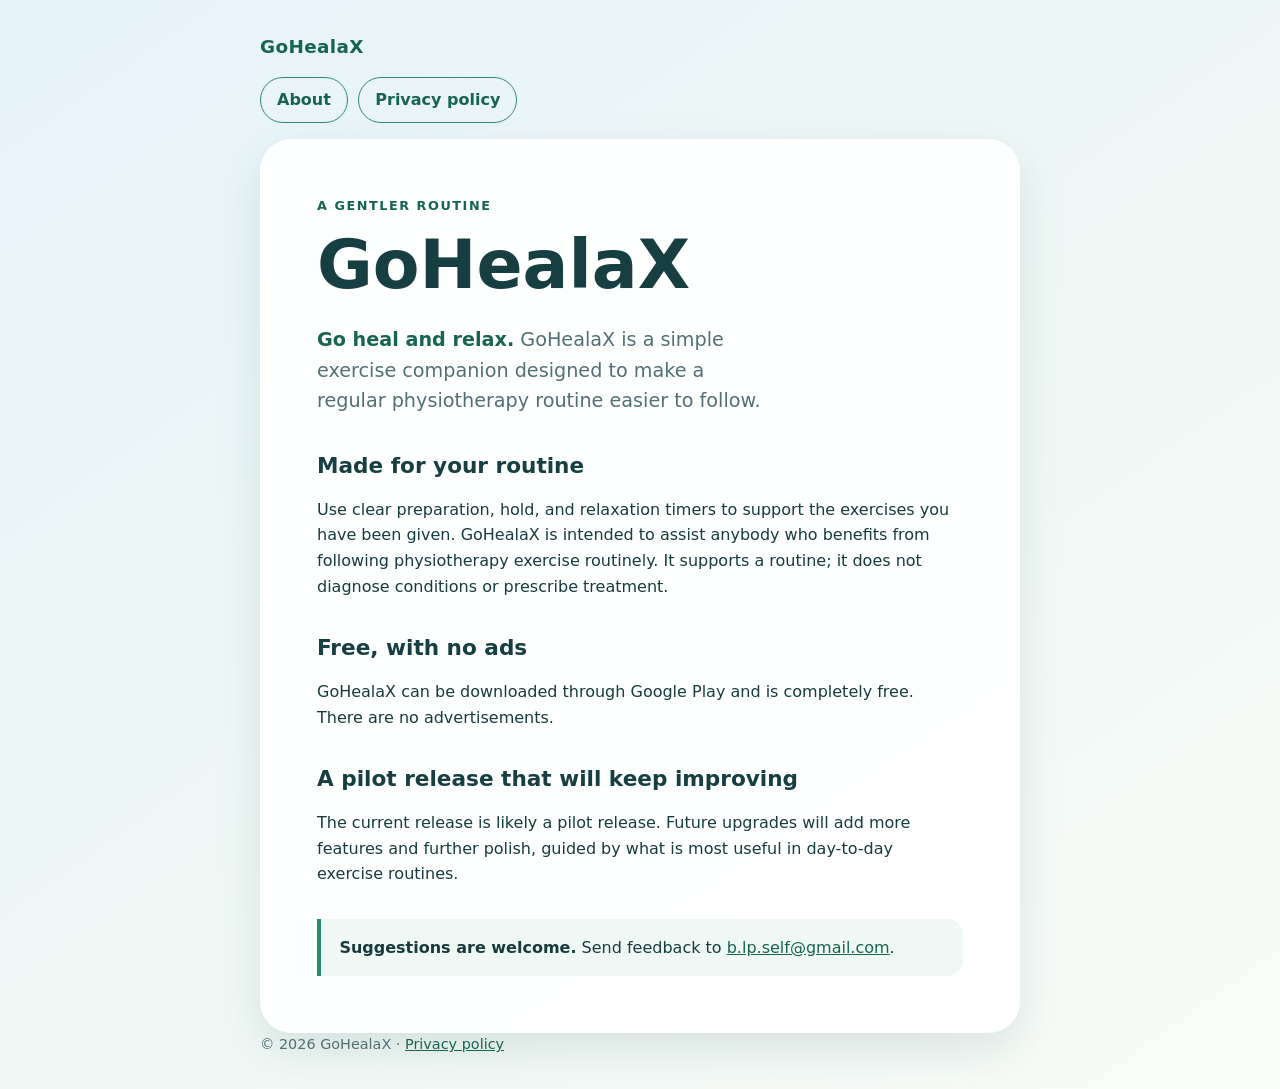
==== site/index.html @ 776094ef "chore: move shared artifacts to canonical monorepo locations Pure moves (git mv) so history follows " ====
<!doctype html>
<html lang="en">
<head>
  <meta charset="utf-8">
  <meta http-equiv="refresh" content="0; url=About.html">
  <link rel="canonical" href="https://gohealax.com/About.html">
  <title>GoHealaX</title>
  <script>window.location.replace("About.html");</script>
</head>
<body>
  <p>Opening <a href="About.html">GoHealaX</a>…</p>
</body>
</html>
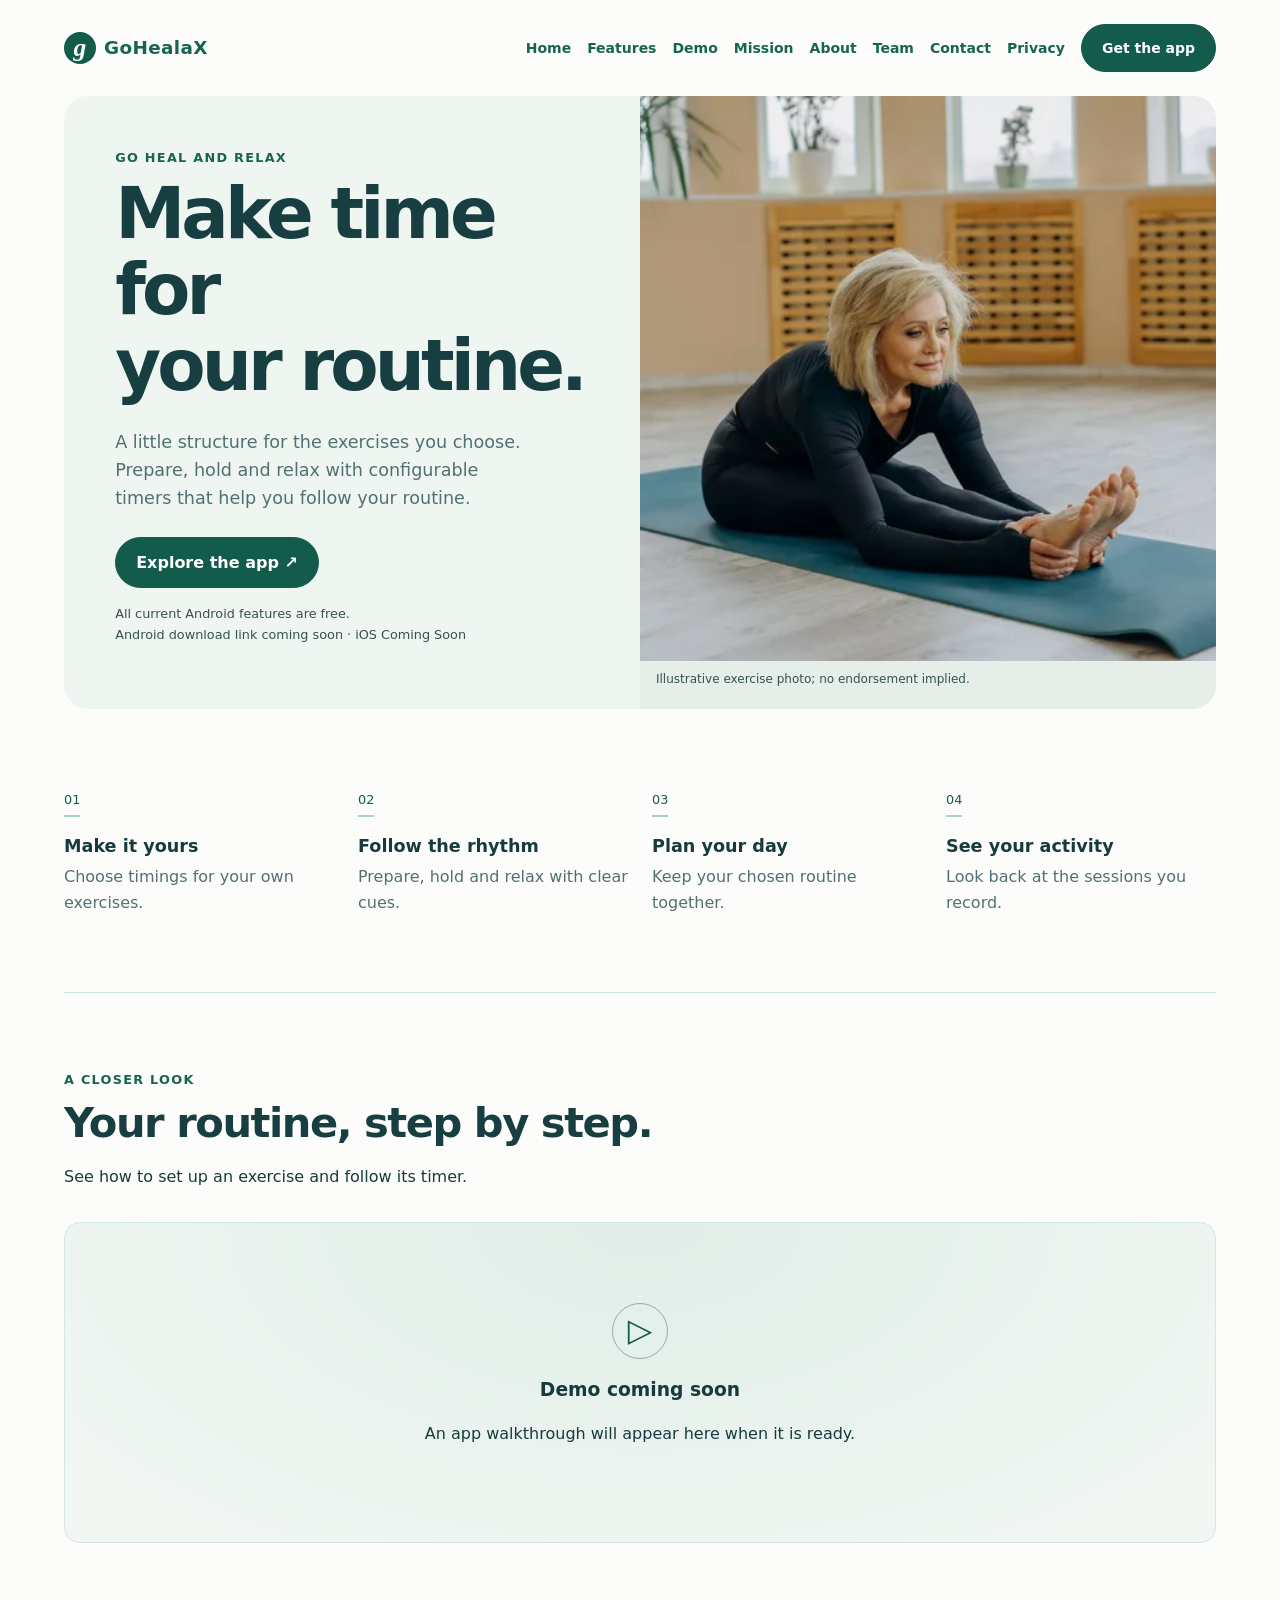
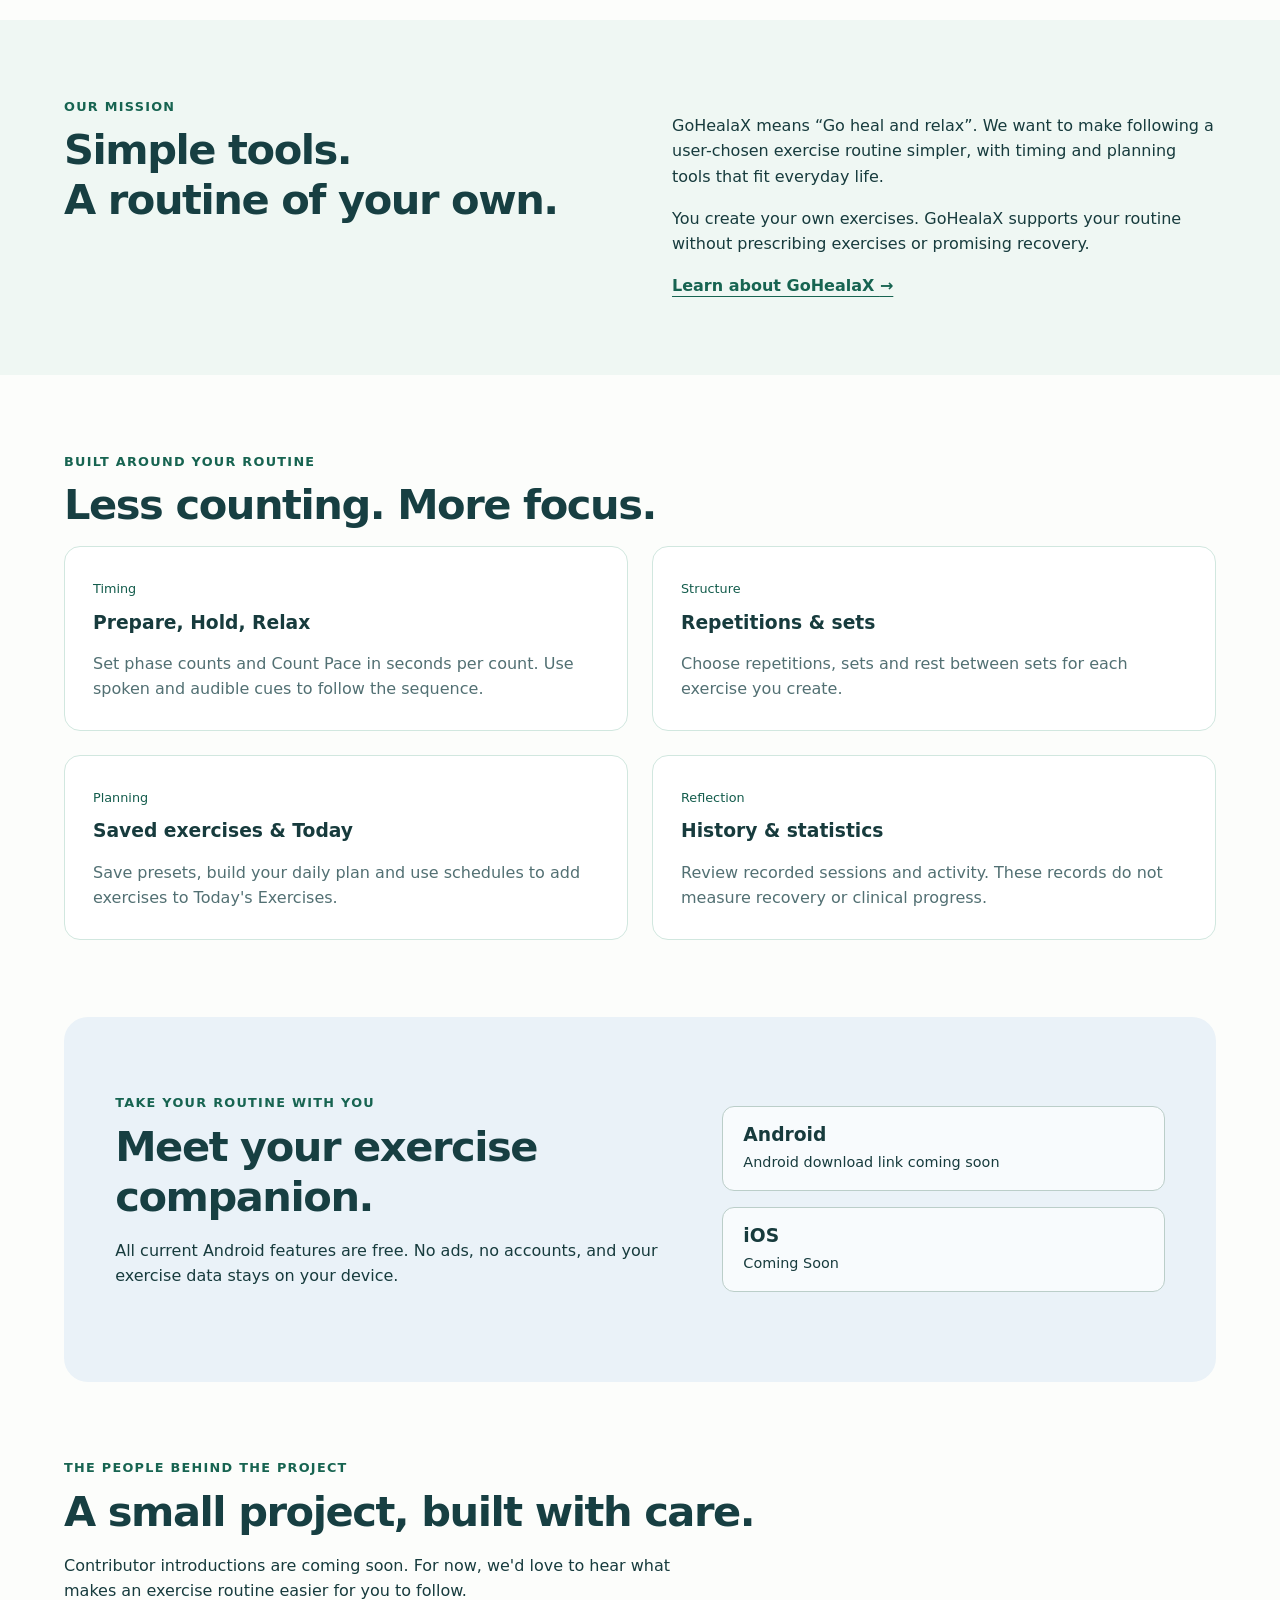
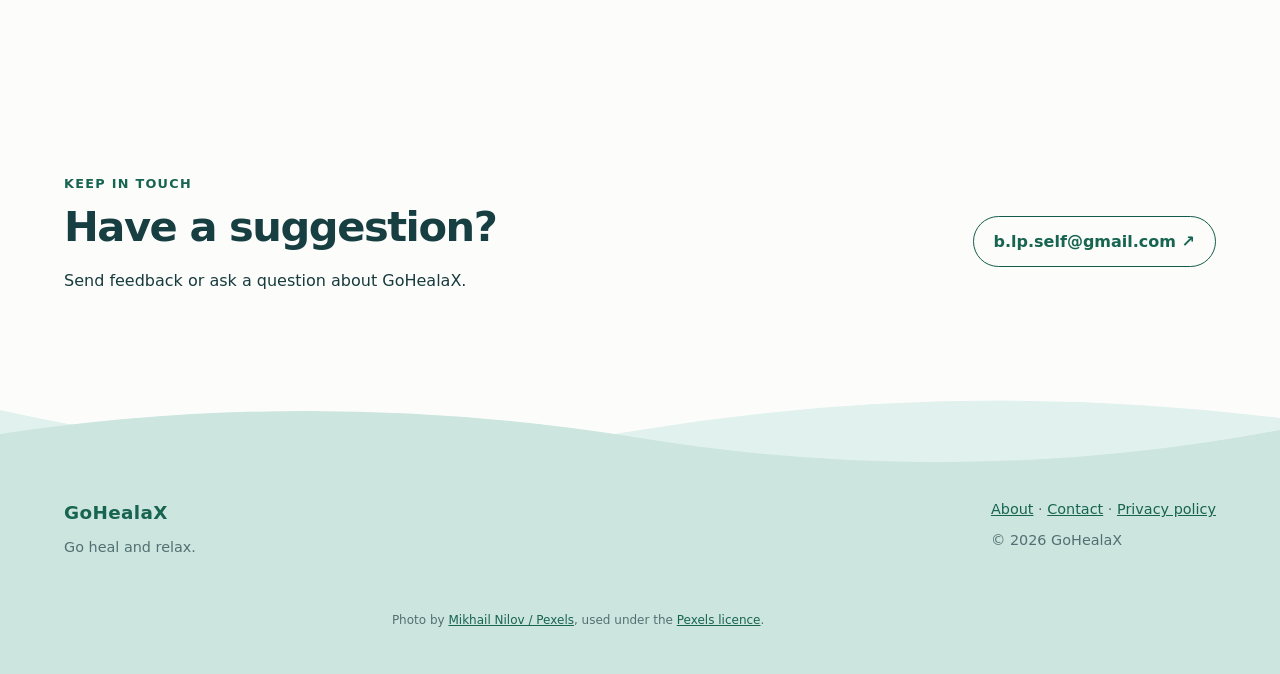
==== commit 146b6fce: "feat(web): implement WEB-02 responsive landing layout Add licensed self-hosted hero imagery, require" ====
--- a/site/index.html
+++ b/site/index.html
@@ -2,12 +2,90 @@
 <html lang="en">
 <head>
   <meta charset="utf-8">
-  <meta http-equiv="refresh" content="0; url=About.html">
-  <link rel="canonical" href="https://gohealax.com/About.html">
-  <title>GoHealaX</title>
-  <script>window.location.replace("About.html");</script>
+  <meta name="viewport" content="width=device-width, initial-scale=1">
+  <meta name="description" content="GoHealaX supports your exercise routine with configurable timers, saved exercises and daily planning. All current Android features are free.">
+  <title>GoHealaX — Make time for your routine</title>
+  <link rel="canonical" href="https://gohealax.com/">
+  <link rel="stylesheet" href="site.css">
 </head>
-<body>
-  <p>Opening <a href="About.html">GoHealaX</a>…</p>
+<body class="landing">
+  <a class="skip-link" href="#main">Skip to content</a>
+  <header class="container site-header">
+    <a class="brand" href="index.html#home"><span class="brand-mark" aria-hidden="true">g</span> GoHealaX</a>
+    <nav aria-label="Site navigation">
+      <a href="index.html#home">Home</a>
+      <a href="index.html#features">Features</a>
+      <a href="index.html#demo">Demo</a>
+      <a href="index.html#mission">Mission</a>
+      <a href="About.html">About</a>
+      <a href="index.html#team">Team</a>
+      <a href="index.html#contact">Contact</a>
+      <a href="privacy-policy.html">Privacy</a>
+      <a class="button primary" href="index.html#download">Get the app</a>
+    </nav>
+  </header>
+  <main id="main">
+    <section id="home" class="hero container" aria-labelledby="hero-title">
+      <div class="hero-copy">
+        <p class="eyebrow">Go heal and relax</p>
+        <h1 id="hero-title">Make time for<br>your routine.</h1>
+        <p class="lead">A little structure for the exercises you choose. Prepare, hold and relax with configurable timers that help you follow your routine.</p>
+        <a class="button primary" href="index.html#download">Explore the app <span aria-hidden="true">↗</span></a>
+        <p class="availability">All current Android features are free.<br>Android download link coming soon · iOS Coming Soon</p>
+      </div>
+      <figure class="hero-photo">
+        <picture>
+          <img src="assets/hero-800.webp" srcset="assets/hero-480.webp 480w, assets/hero-800.webp 800w, assets/hero-1200.webp 1200w" sizes="(min-width: 64rem) 35rem, (min-width: 48rem) 48vw, calc(100vw - 2rem)" width="800" height="1200" loading="eager" fetchpriority="high" alt="A woman stretching on a teal exercise mat in a bright room.">
+        </picture>
+        <figcaption>Illustrative exercise photo; no endorsement implied.</figcaption>
+      </figure>
+    </section>
+    <section id="benefits" class="container section benefits" aria-labelledby="benefits-title">
+      <h2 id="benefits-title" class="visually-hidden">Support for your everyday routine</h2>
+      <div class="benefit-grid">
+        <div><span class="step" aria-hidden="true">01</span><h3>Make it yours</h3><p>Choose timings for your own exercises.</p></div>
+        <div><span class="step" aria-hidden="true">02</span><h3>Follow the rhythm</h3><p>Prepare, hold and relax with clear cues.</p></div>
+        <div><span class="step" aria-hidden="true">03</span><h3>Plan your day</h3><p>Keep your chosen routine together.</p></div>
+        <div><span class="step" aria-hidden="true">04</span><h3>See your activity</h3><p>Look back at the sessions you record.</p></div>
+      </div>
+    </section>
+    <section id="demo" class="container section" aria-labelledby="demo-title">
+      <p class="eyebrow">A closer look</p>
+      <h2 id="demo-title">Your routine, step by step.</h2>
+      <p>See how to set up an exercise and follow its timer.</p>
+      <div class="demo-placeholder"><span class="demo-symbol" aria-hidden="true">▷</span><h3>Demo coming soon</h3><p>An app walkthrough will appear here when it is ready.</p></div>
+    </section>
+    <section id="mission" class="mission section" aria-labelledby="mission-title">
+      <div class="container mission-grid"><div><p class="eyebrow">Our mission</p><h2 id="mission-title">Simple tools.<br>A routine of your own.</h2></div><div><p>GoHealaX means “Go heal and relax”. We want to make following a user-chosen exercise routine simpler, with timing and planning tools that fit everyday life.</p><p>You create your own exercises. GoHealaX supports your routine without prescribing exercises or promising recovery.</p><a class="text-link" href="About.html">Learn about GoHealaX <span aria-hidden="true">→</span></a></div></div>
+    </section>
+    <section id="features" class="container section" aria-labelledby="features-title">
+      <p class="eyebrow">Built around your routine</p><h2 id="features-title">Less counting. More focus.</h2>
+      <div class="feature-grid">
+        <article class="feature"><span class="feature-label">Timing</span><h3>Prepare, Hold, Relax</h3><p>Set phase counts and Count Pace in seconds per count. Use spoken and audible cues to follow the sequence.</p></article>
+        <article class="feature"><span class="feature-label">Structure</span><h3>Repetitions &amp; sets</h3><p>Choose repetitions, sets and rest between sets for each exercise you create.</p></article>
+        <article class="feature"><span class="feature-label">Planning</span><h3>Saved exercises &amp; Today</h3><p>Save presets, build your daily plan and use schedules to add exercises to Today's Exercises.</p></article>
+        <article class="feature"><span class="feature-label">Reflection</span><h3>History &amp; statistics</h3><p>Review recorded sessions and activity. These records do not measure recovery or clinical progress.</p></article>
+      </div>
+    </section>
+    <section id="download" class="container section download" aria-labelledby="download-title">
+      <div><p class="eyebrow">Take your routine with you</p><h2 id="download-title">Meet your exercise companion.</h2><p>All current Android features are free. No ads, no accounts, and your exercise data stays on your device.</p></div>
+      <div class="platforms"><div class="platform"><h3>Android</h3><p>Android download link coming soon</p></div><div class="platform"><h3>iOS</h3><p>Coming Soon</p></div></div>
+    </section>
+    <section id="team" class="container section" aria-labelledby="team-title">
+      <p class="eyebrow">The people behind the project</p><h2 id="team-title">A small project, built with care.</h2>
+      <!-- Contributor edits: replace this placeholder only with owner-supplied, reviewed names and details. -->
+      <p>Contributor introductions are coming soon. For now, we'd love to hear what makes an exercise routine easier for you to follow.</p>
+    </section>
+    <section id="contact" class="container section contact" aria-labelledby="contact-title">
+      <div><p class="eyebrow">Keep in touch</p><h2 id="contact-title">Have a suggestion?</h2><p>Send feedback or ask a question about GoHealaX.</p></div>
+      <a class="button" href="mailto:b.lp.self@gmail.com">b.lp.self@gmail.com <span aria-hidden="true">↗</span></a>
+    </section>
+  </main>
+  <footer class="landing-footer">
+    <svg class="footer-wave" viewBox="0 0 1440 100" preserveAspectRatio="none" aria-hidden="true" focusable="false"><path fill="#e1f1ed" d="M0 30 Q360 120 720 55 T1440 40 V100 H0Z"/><path fill="#cce5de" d="M0 60 Q360 0 720 65 T1440 55 V100 H0Z"/></svg>
+    <div class="container footer-content"><div><a class="brand" href="index.html#home">GoHealaX</a><p>Go heal and relax.</p></div><div><a href="About.html">About</a> · <a href="index.html#contact">Contact</a> · <a href="privacy-policy.html">Privacy policy</a><p>© 2026 GoHealaX</p></div></div>
+    <!-- Social edits: add links only after real destinations are supplied and verified. -->
+    <p class="container photo-credit">Photo by <a href="https://www.pexels.com/photo/photo-of-a-woman-stretching-on-a-yoga-mat-7500034/">Mikhail Nilov / Pexels</a>, used under the <a href="https://www.pexels.com/license/">Pexels licence</a>.</p>
+  </footer>
 </body>
 </html>
--- a/site/site.css
+++ b/site/site.css
@@ -0,0 +1,160 @@
+:root {
+  color-scheme: light;
+  --ink: #173b3d;
+  --muted: #527073;
+  --surface: #ffffff;
+  --mist: #eff8f5;
+  --sky: #e6f3fa;
+  --leaf: #2b8c72;
+  --leaf-dark: #176451;
+  --line: #d1e7df;
+}
+
+* { box-sizing: border-box; }
+
+body {
+  min-width: 320px;
+  margin: 0;
+  color: var(--ink);
+  background: linear-gradient(145deg, var(--sky), var(--mist) 55%, #f9fcf8);
+  font-family: system-ui, -apple-system, BlinkMacSystemFont, "Segoe UI", sans-serif;
+  line-height: 1.6;
+}
+
+.shell { width: min(100% - 2rem, 760px); margin: 0 auto; }
+
+header { padding: 2rem 0 1rem; }
+
+.brand {
+  color: var(--leaf-dark);
+  font-size: 1.15rem;
+  font-weight: 800;
+  letter-spacing: 0.02em;
+  text-decoration: none;
+}
+
+nav { display: flex; flex-wrap: wrap; gap: 0.65rem; margin-top: 1rem; }
+
+.button {
+  display: inline-block;
+  padding: 0.55rem 1rem;
+  border: 1px solid var(--leaf);
+  border-radius: 999px;
+  color: var(--leaf-dark);
+  font-weight: 700;
+  text-decoration: none;
+}
+
+.button:hover, .button:focus-visible { background: #dff3eb; }
+
+main {
+  margin: 1rem auto 3rem;
+  padding: clamp(1.5rem, 5vw, 3.5rem);
+  border: 1px solid rgba(255, 255, 255, 0.8);
+  border-radius: 2rem;
+  background: rgba(255, 255, 255, 0.93);
+  box-shadow: 0 18px 44px rgba(41, 102, 94, 0.14);
+}
+
+.eyebrow {
+  margin: 0 0 0.5rem;
+  color: var(--leaf-dark);
+  font-size: 0.8rem;
+  font-weight: 800;
+  letter-spacing: 0.12em;
+  text-transform: uppercase;
+}
+
+h1, h2 { color: #173f42; line-height: 1.2; }
+h1 { margin: 0; font-size: clamp(2.25rem, 8vw, 4.25rem); }
+h2 { margin-top: 2.25rem; font-size: 1.35rem; }
+p, li { max-width: 65ch; }
+.lead { max-width: 37ch; color: var(--muted); font-size: 1.2rem; }
+.meaning { color: var(--leaf-dark); font-weight: 750; }
+
+.note {
+  margin-top: 2rem;
+  padding: 1rem 1.15rem;
+  border-left: 4px solid var(--leaf);
+  border-radius: 0 1rem 1rem 0;
+  background: var(--mist);
+}
+
+a { color: var(--leaf-dark); }
+footer { padding-bottom: 2rem; color: var(--muted); font-size: 0.9rem; }
+
+/* WEB-02 landing: tokens and base; scoped to preserve standalone legal pages. */
+.landing { --accent: #135c4c; background: #fcfdfb; overflow-wrap: anywhere; }
+.landing .container { width: min(calc(100% - 2rem), 72rem); margin-inline: auto; }
+.landing a:focus-visible { outline: 3px solid #135c4c; outline-offset: 5px; }
+.landing h2 { margin: 0 0 1rem; font-size: clamp(1.8rem, 4vw, 2.6rem); letter-spacing: -0.035em; }
+.landing h3 { line-height: 1.3; }
+.landing .eyebrow { letter-spacing: 0.1em; }
+.landing .section { padding-block: clamp(2.5rem, 6vw, 5rem); }
+.landing section { scroll-margin-top: 1rem; }
+.visually-hidden, .skip-link:not(:focus) { position: absolute; width: 1px; height: 1px; padding: 0; overflow: hidden; clip-path: inset(50%); white-space: nowrap; }
+.skip-link:focus { position: absolute; z-index: 10; left: 1rem; top: 1rem; padding: 1rem; background: white; }
+
+/* Layout */
+.landing .site-header { padding-block: 1.5rem; display: flex; flex-wrap: wrap; align-items: center; gap: 1rem 2rem; }
+.landing nav { gap: 0.7rem 1rem; align-items: center; margin: 0; }
+.landing nav a { font-size: 0.875rem; text-decoration: none; font-weight: 650; }
+.landing nav a:hover { text-decoration: underline; }
+.landing main { margin: 0; padding: 0; border: 0; border-radius: 0; background: transparent; box-shadow: none; }
+.landing .hero { display: grid; background: #eff5f1; border-radius: 1.5rem; overflow: hidden; }
+.landing .hero-copy { padding: clamp(1.5rem, 4vw, 3.5rem); align-self: center; }
+.landing h1 { font-size: clamp(2.8rem, 5.5vw, 4.7rem); line-height: 1.08; letter-spacing: -0.055em; }
+.landing .lead { font-size: 1.1rem; margin-block: 1.5rem; }
+.landing .hero-photo { margin: 0; min-width: 0; background: #e5eee8; }
+.landing .hero-photo picture { display: block; }
+.landing .hero-photo img { display: block; width: 100%; height: auto; aspect-ratio: 1 / 1; object-fit: cover; object-position: 50% 85%; }
+.landing figcaption { padding: 0.55rem 1rem; font-size: 0.75rem; color: #36524c; }
+.landing .benefit-grid, .landing .feature-grid, .landing .mission-grid { display: grid; gap: 1.5rem; }
+.landing .benefits { border-bottom: 1px solid var(--line); }
+.landing .benefits h3 { margin-bottom: 0.4rem; font-size: 1.1rem; }
+.landing .benefits p { margin: 0; color: var(--muted); }
+.landing .mission { background: #eff7f3; }
+.landing .contact { display: flex; flex-wrap: wrap; gap: 1rem 3rem; align-items: center; justify-content: space-between; }
+
+/* Components */
+.landing .brand { display: inline-flex; align-items: center; gap: 0.5rem; }
+.landing .brand-mark { display: inline-grid; place-items: center; width: 2rem; height: 2rem; border-radius: 50%; background: var(--accent); color: white; font-family: Georgia, serif; font-size: 1.6rem; font-style: italic; line-height: 1; }
+.landing .button { padding: 0.75rem 1.25rem; border-color: var(--accent); }
+.landing .primary { background: var(--accent); color: white; }
+.landing .primary:hover, .landing .primary:focus-visible { background: #0c483b; }
+.landing .availability { font-size: 0.8rem; color: #36524c; margin-top: 1rem; }
+.landing .step { display: inline-block; color: var(--accent); font-size: 0.8rem; border-bottom: 2px solid #a8d2c5; padding-bottom: 0.3rem; }
+.landing .demo-placeholder { margin-top: 2rem; padding: clamp(2rem, 8vw, 5rem) 1.5rem; text-align: center; border: 1px solid var(--line); border-radius: 1rem; background: radial-gradient(ellipse at top, #e0eee8, #f3f7f4); }
+.landing .demo-placeholder p { margin-inline: auto; }
+.landing .demo-symbol { display: inline-grid; place-items: center; width: 3.5rem; height: 3.5rem; font-size: 2rem; border: 1px solid #8eafa4; border-radius: 50%; color: var(--accent); }
+.landing .text-link { font-weight: 700; text-underline-offset: 0.3em; }
+.landing .feature { border: 1px solid var(--line); border-radius: 1rem; padding: 1.75rem; background: white; }
+.landing .feature-label { color: var(--accent); font-size: 0.8rem; }
+.landing .feature h3 { margin-block: 0.6rem; }
+.landing .feature p { margin-bottom: 0; color: var(--muted); }
+.landing .download { padding-inline: clamp(1.5rem, 4vw, 3.5rem); border-radius: 1.5rem; background: #eaf2f8; display: grid; gap: 2rem; }
+.landing .platforms { display: grid; gap: 1rem; }
+.landing .platform { border: 1px solid #bbcec9; border-radius: 0.75rem; padding: 1rem 1.25rem; background: #ffffffb3; }
+.landing .platform h3, .landing .platform p { margin: 0; }
+.landing .platform p { margin-top: 0.25rem; font-size: 0.9rem; }
+.landing-footer { padding: 0 0 2rem; background: #cce5de; }
+.landing .footer-wave { display: block; width: 100%; height: 5rem; background: #fcfdfb; }
+.landing .footer-content { padding-block: 2rem; display: flex; flex-wrap: wrap; justify-content: space-between; gap: 1rem 3rem; }
+.landing .footer-content p { margin-block: 0.5rem; }
+.landing .photo-credit { font-size: 0.75rem; }
+
+/* Responsive overrides: content grows naturally at enlarged text sizes. */
+@media (min-width: 48rem) {
+  .landing .hero { grid-template-columns: 1fr 1fr; }
+  .landing .hero-photo picture { height: calc(100% - 3rem); }
+  .landing .hero-photo img { height: 100%; min-height: 32rem; }
+  .landing .benefit-grid, .landing .feature-grid { grid-template-columns: repeat(2, minmax(0, 1fr)); }
+  .landing .mission-grid { grid-template-columns: 1fr 1fr; gap: 4rem; }
+  .landing .platforms { grid-template-columns: 1fr 1fr; }
+}
+@media (min-width: 64rem) {
+  .landing .site-header { justify-content: space-between; }
+  .landing .benefit-grid { grid-template-columns: repeat(4, minmax(0, 1fr)); }
+  .landing .download { grid-template-columns: 1.3fr 1fr; align-items: center; }
+  .landing .platforms { grid-template-columns: 1fr; }
+}
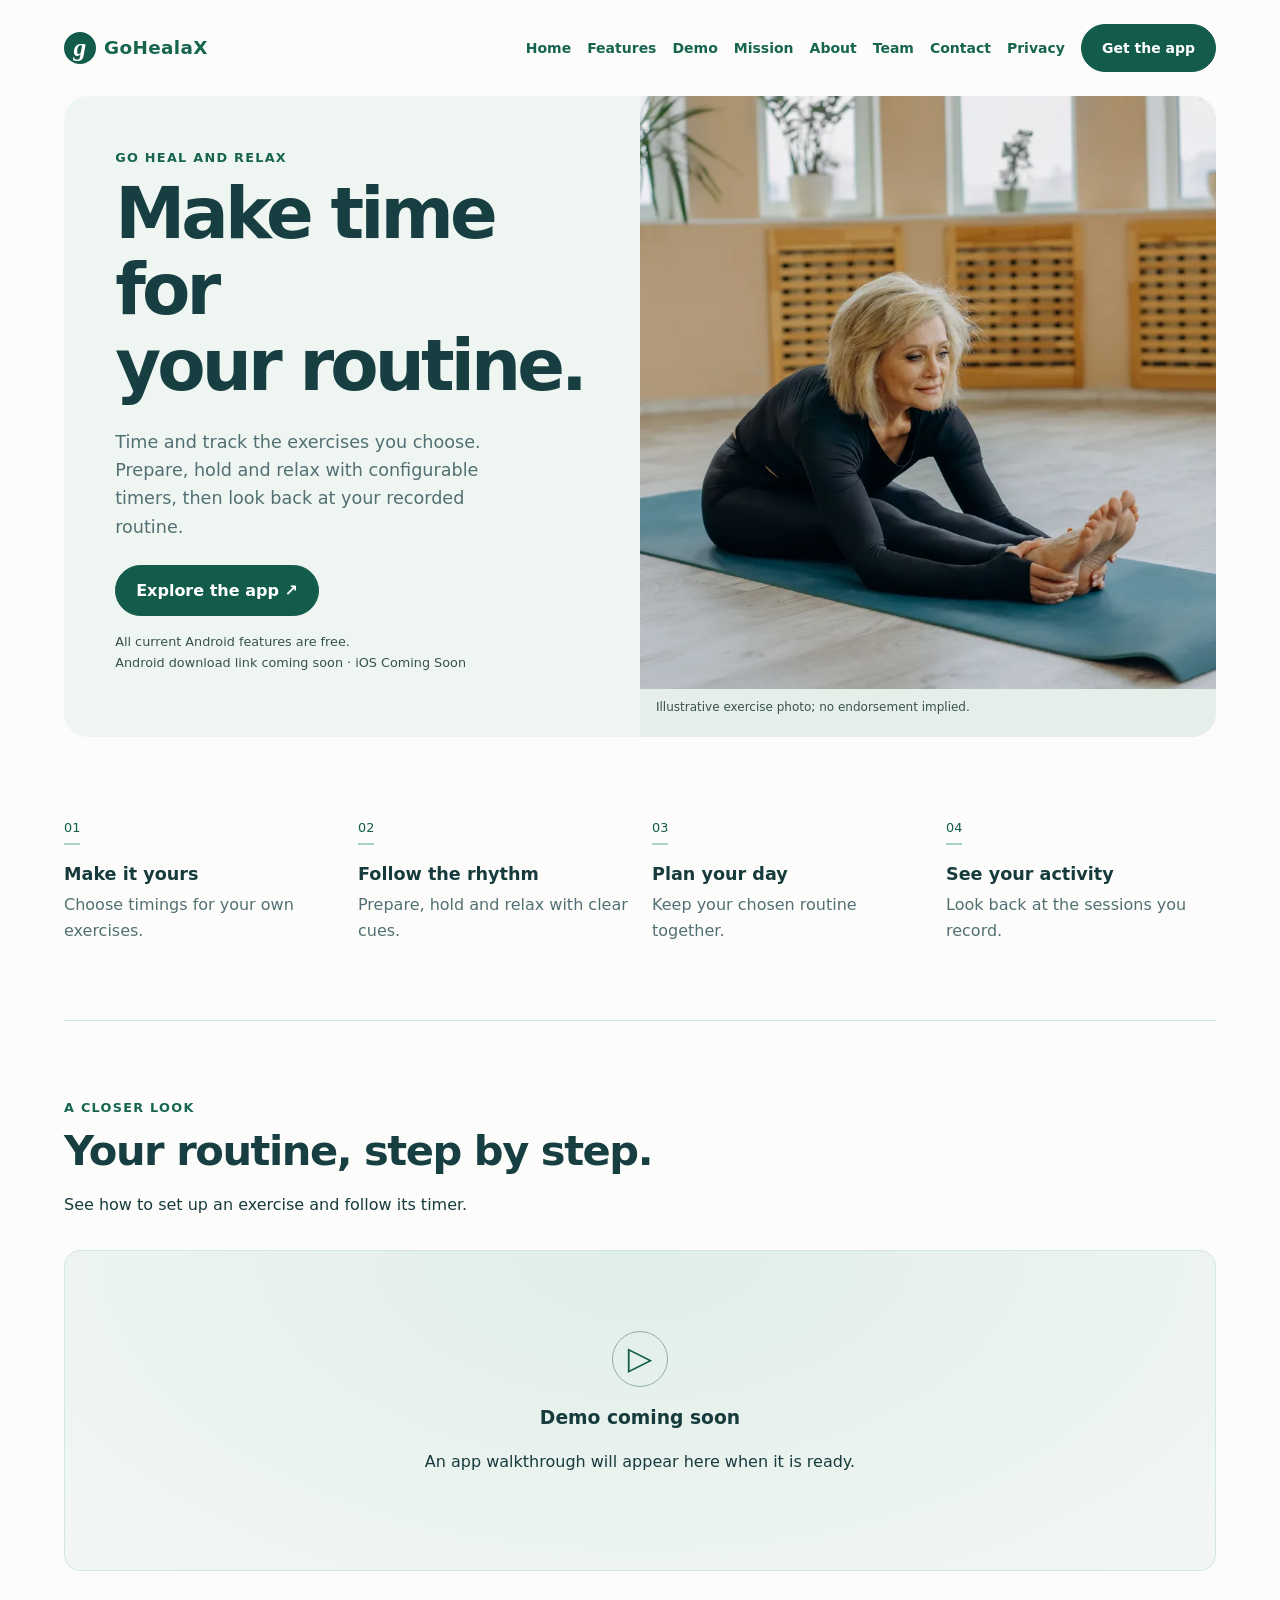
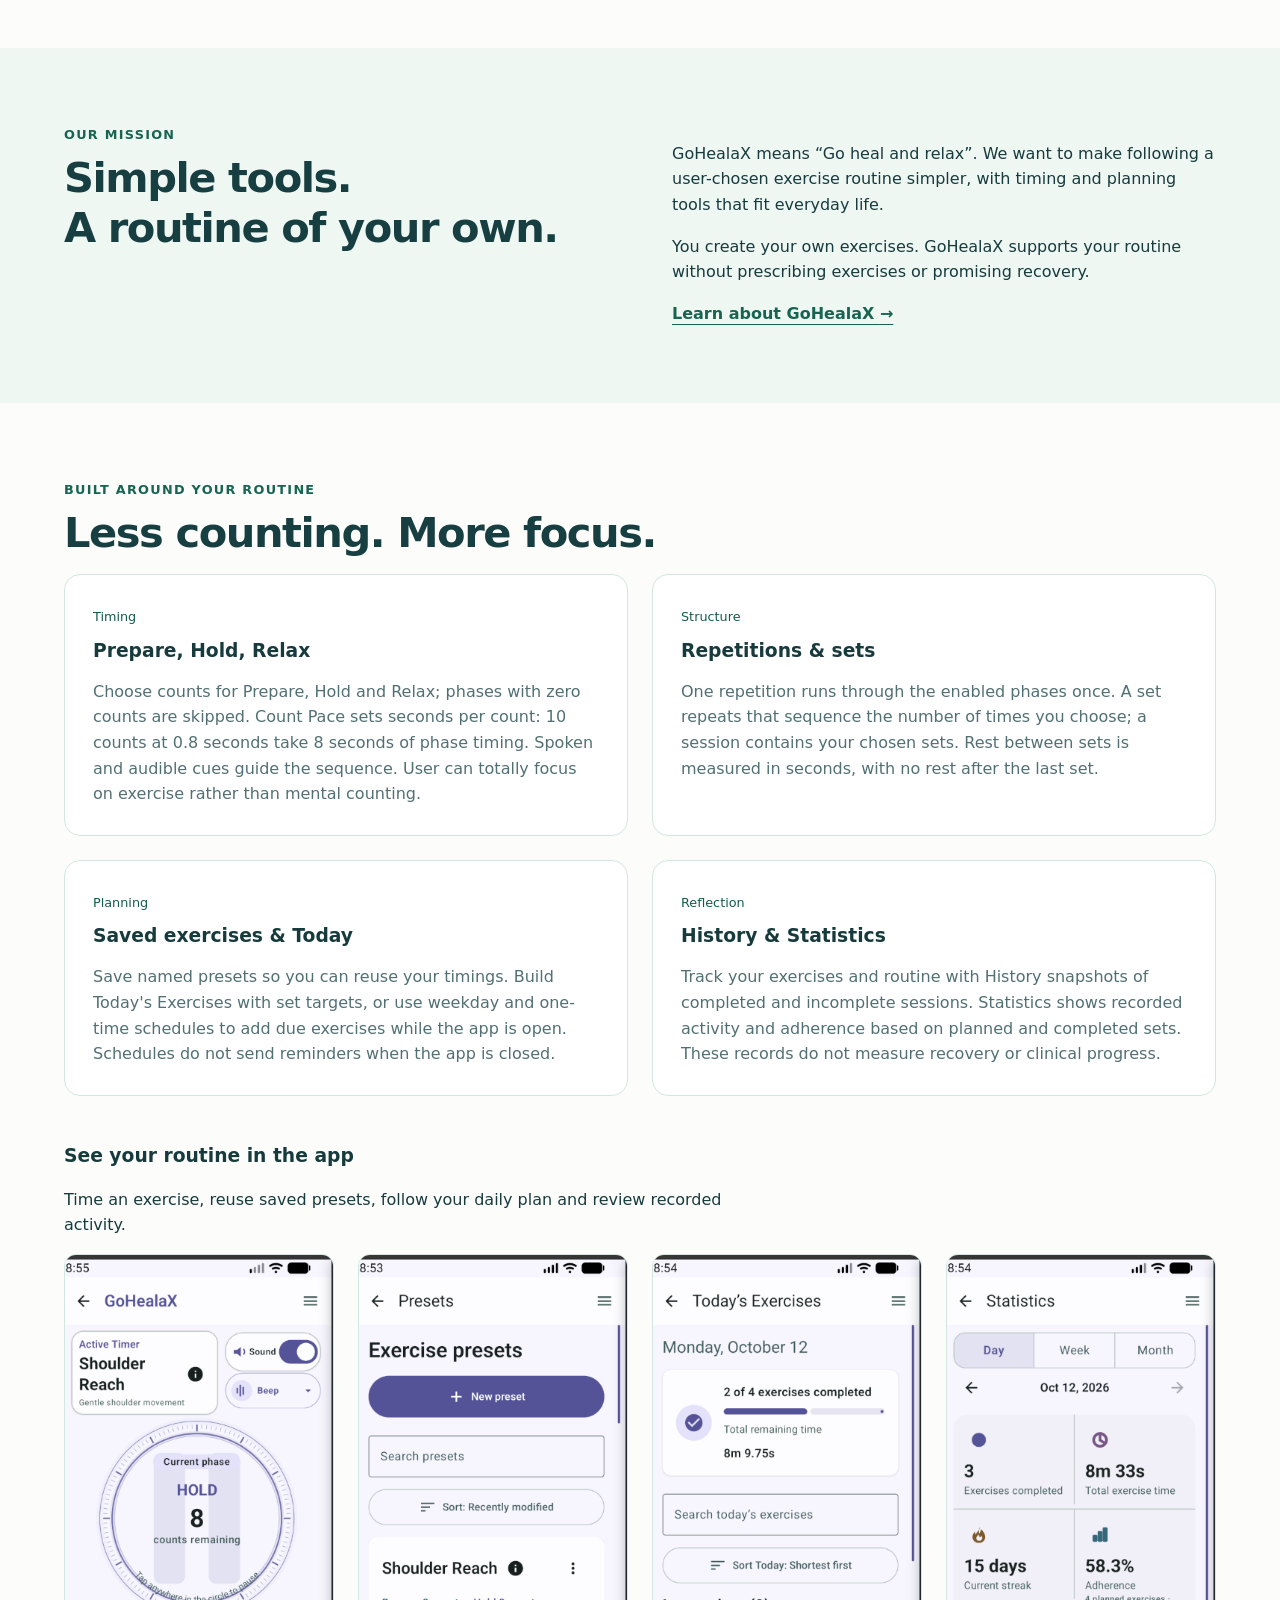
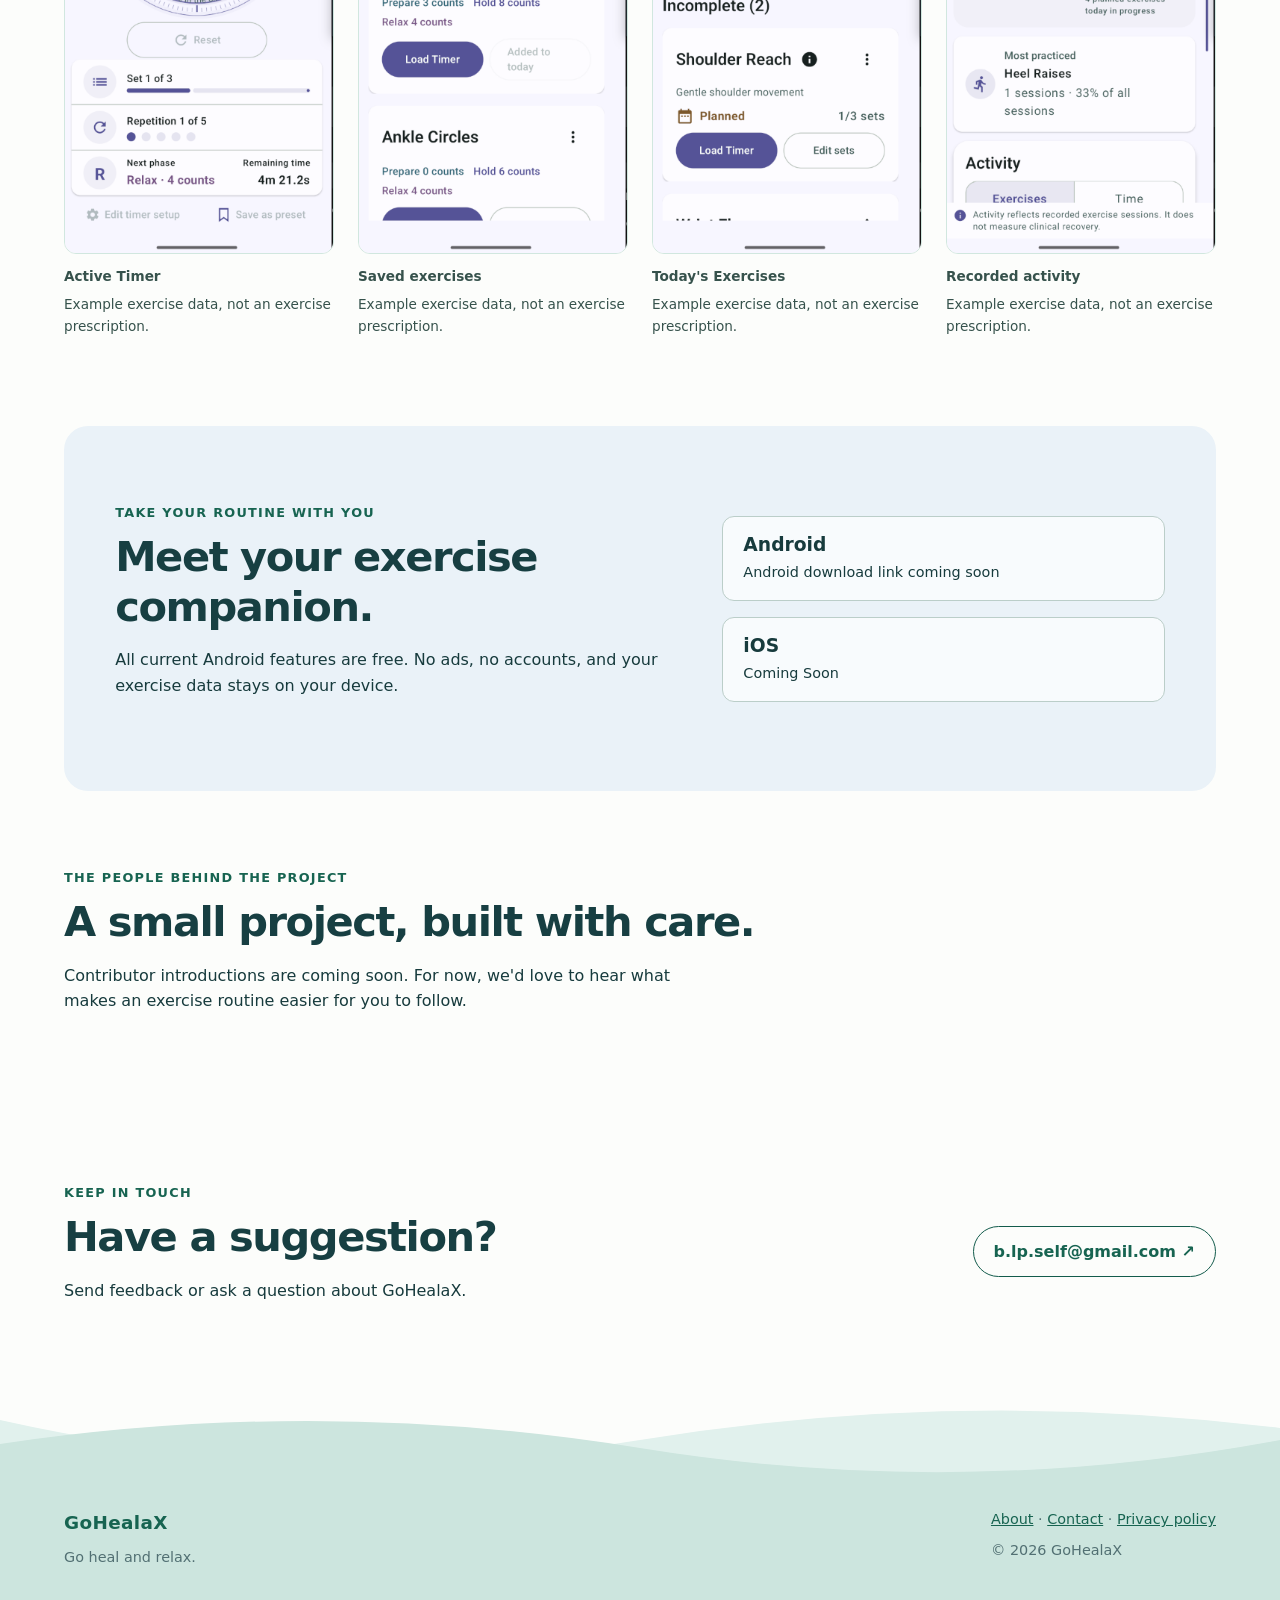
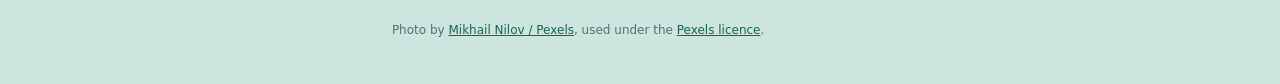
==== commit 83bd25d5: "feat(web): implement WEB-03 content and screenshot gallery - Expand product explanations and About w" ====
--- a/site/index.html
+++ b/site/index.html
@@ -29,7 +29,7 @@
       <div class="hero-copy">
         <p class="eyebrow">Go heal and relax</p>
         <h1 id="hero-title">Make time for<br>your routine.</h1>
-        <p class="lead">A little structure for the exercises you choose. Prepare, hold and relax with configurable timers that help you follow your routine.</p>
+        <p class="lead">Time and track the exercises you choose. Prepare, hold and relax with configurable timers, then look back at your recorded routine.</p>
         <a class="button primary" href="index.html#download">Explore the app <span aria-hidden="true">↗</span></a>
         <p class="availability">All current Android features are free.<br>Android download link coming soon · iOS Coming Soon</p>
       </div>
@@ -61,10 +61,32 @@
     <section id="features" class="container section" aria-labelledby="features-title">
       <p class="eyebrow">Built around your routine</p><h2 id="features-title">Less counting. More focus.</h2>
       <div class="feature-grid">
-        <article class="feature"><span class="feature-label">Timing</span><h3>Prepare, Hold, Relax</h3><p>Set phase counts and Count Pace in seconds per count. Use spoken and audible cues to follow the sequence.</p></article>
-        <article class="feature"><span class="feature-label">Structure</span><h3>Repetitions &amp; sets</h3><p>Choose repetitions, sets and rest between sets for each exercise you create.</p></article>
-        <article class="feature"><span class="feature-label">Planning</span><h3>Saved exercises &amp; Today</h3><p>Save presets, build your daily plan and use schedules to add exercises to Today's Exercises.</p></article>
-        <article class="feature"><span class="feature-label">Reflection</span><h3>History &amp; statistics</h3><p>Review recorded sessions and activity. These records do not measure recovery or clinical progress.</p></article>
+        <article class="feature"><span class="feature-label">Timing</span><h3>Prepare, Hold, Relax</h3><p>Choose counts for Prepare, Hold and Relax; phases with zero counts are skipped. Count Pace sets seconds per count: 10 counts at 0.8 seconds take 8 seconds of phase timing. Spoken and audible cues guide the sequence. User can totally focus on exercise rather than mental counting.</p></article>
+        <article class="feature"><span class="feature-label">Structure</span><h3>Repetitions &amp; sets</h3><p>One repetition runs through the enabled phases once. A set repeats that sequence the number of times you choose; a session contains your chosen sets. Rest between sets is measured in seconds, with no rest after the last set.</p></article>
+        <article class="feature"><span class="feature-label">Planning</span><h3>Saved exercises &amp; Today</h3><p>Save named presets so you can reuse your timings. Build Today's Exercises with set targets, or use weekday and one-time schedules to add due exercises while the app is open. Schedules do not send reminders when the app is closed.</p></article>
+        <article class="feature"><span class="feature-label">Reflection</span><h3>History &amp; Statistics</h3><p>Track your exercises and routine with History snapshots of completed and incomplete sessions. Statistics shows recorded activity and adherence based on planned and completed sets. These records do not measure recovery or clinical progress.</p></article>
+      </div>
+      <div class="app-gallery" aria-labelledby="screenshots-title">
+        <h3 id="screenshots-title">See your routine in the app</h3>
+        <p>Time an exercise, reuse saved presets, follow your daily plan and review recorded activity.</p>
+        <div class="screenshot-grid">
+          <figure class="app-screenshot">
+            <img src="assets/screenshots/running-timer-1.png" width="359" height="801" loading="lazy" alt="The Hold phase with counts remaining, repetition and set progress.">
+            <figcaption><strong>Active Timer</strong><p>Example exercise data, not an exercise prescription.</p></figcaption>
+          </figure>
+          <figure class="app-screenshot">
+            <img src="assets/screenshots/preset.png" width="359" height="801" loading="lazy" alt="Named exercise presets with Prepare, Hold and Relax counts.">
+            <figcaption><strong>Saved exercises</strong><p>Example exercise data, not an exercise prescription.</p></figcaption>
+          </figure>
+          <figure class="app-screenshot">
+            <img src="assets/screenshots/todays-exercises.png" width="359" height="801" loading="lazy" alt="A daily plan with exercise completion and set progress.">
+            <figcaption><strong>Today's Exercises</strong><p>Example exercise data, not an exercise prescription.</p></figcaption>
+          </figure>
+          <figure class="app-screenshot">
+            <img src="assets/screenshots/statistics.png" width="359" height="801" loading="lazy" alt="Statistics with recorded exercise time, streak and adherence.">
+            <figcaption><strong>Recorded activity</strong><p>Example exercise data, not an exercise prescription.</p></figcaption>
+          </figure>
+        </div>
       </div>
     </section>
     <section id="download" class="container section download" aria-labelledby="download-title">
--- a/site/site.css
+++ b/site/site.css
@@ -158,3 +158,17 @@
   .landing .download { grid-template-columns: 1.3fr 1fr; align-items: center; }
   .landing .platforms { grid-template-columns: 1fr; }
 }
+
+/* WEB-03: uncropped owner-provided app captures, readable at their native width. */
+.landing .app-gallery { margin-top: 3rem; }
+.landing .screenshot-grid { display: grid; gap: 1.5rem; grid-template-columns: minmax(0, 1fr); }
+.landing .app-screenshot { margin: 0; min-width: 0; max-width: 359px; justify-self: center; }
+.landing .app-screenshot img { display: block; width: 100%; height: auto; border: 1px solid var(--line); border-radius: 0.75rem; }
+.landing .app-screenshot figcaption { padding: 0.75rem 0; font-size: 0.85rem; }
+.landing .app-screenshot p { margin: 0.4rem 0 0; }
+@media (min-width: 48rem) {
+  .landing .screenshot-grid { grid-template-columns: repeat(2, minmax(0, 1fr)); }
+}
+@media (min-width: 64rem) {
+  .landing .screenshot-grid { grid-template-columns: repeat(4, minmax(0, 1fr)); }
+}
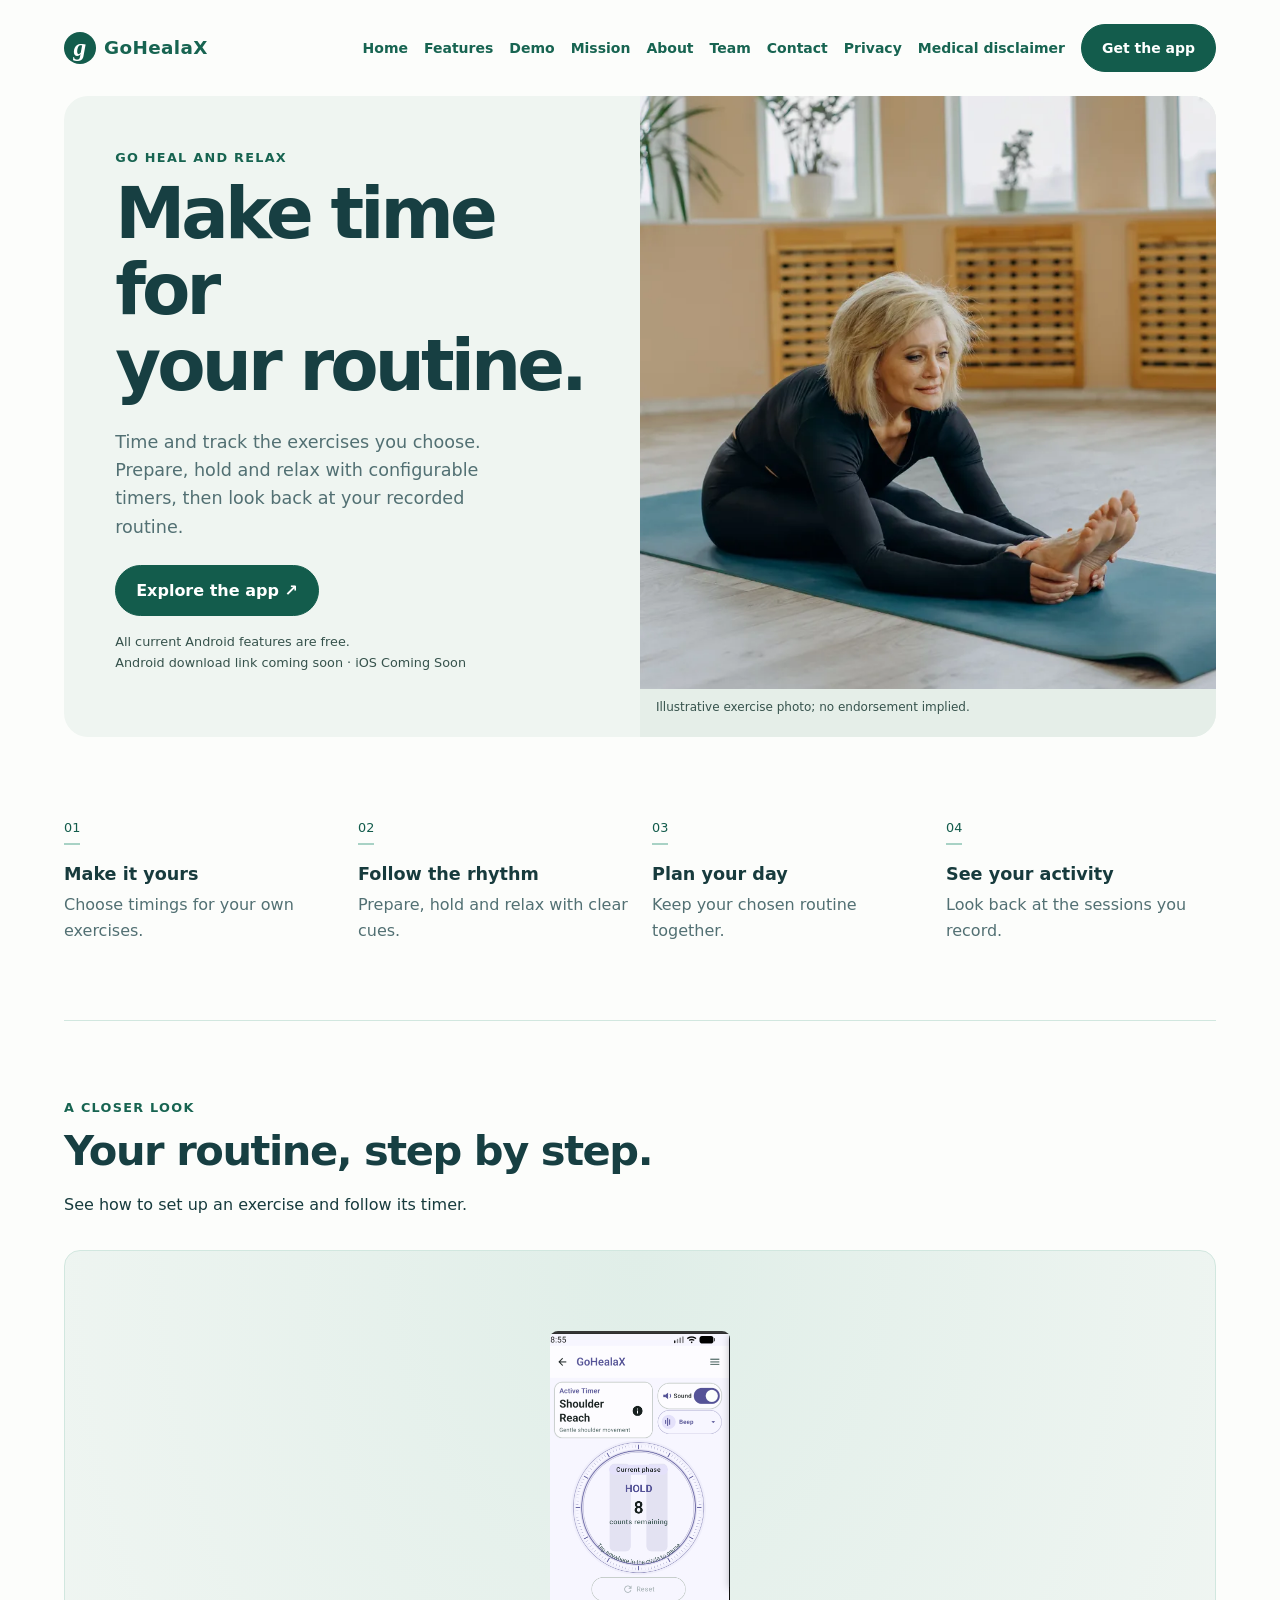
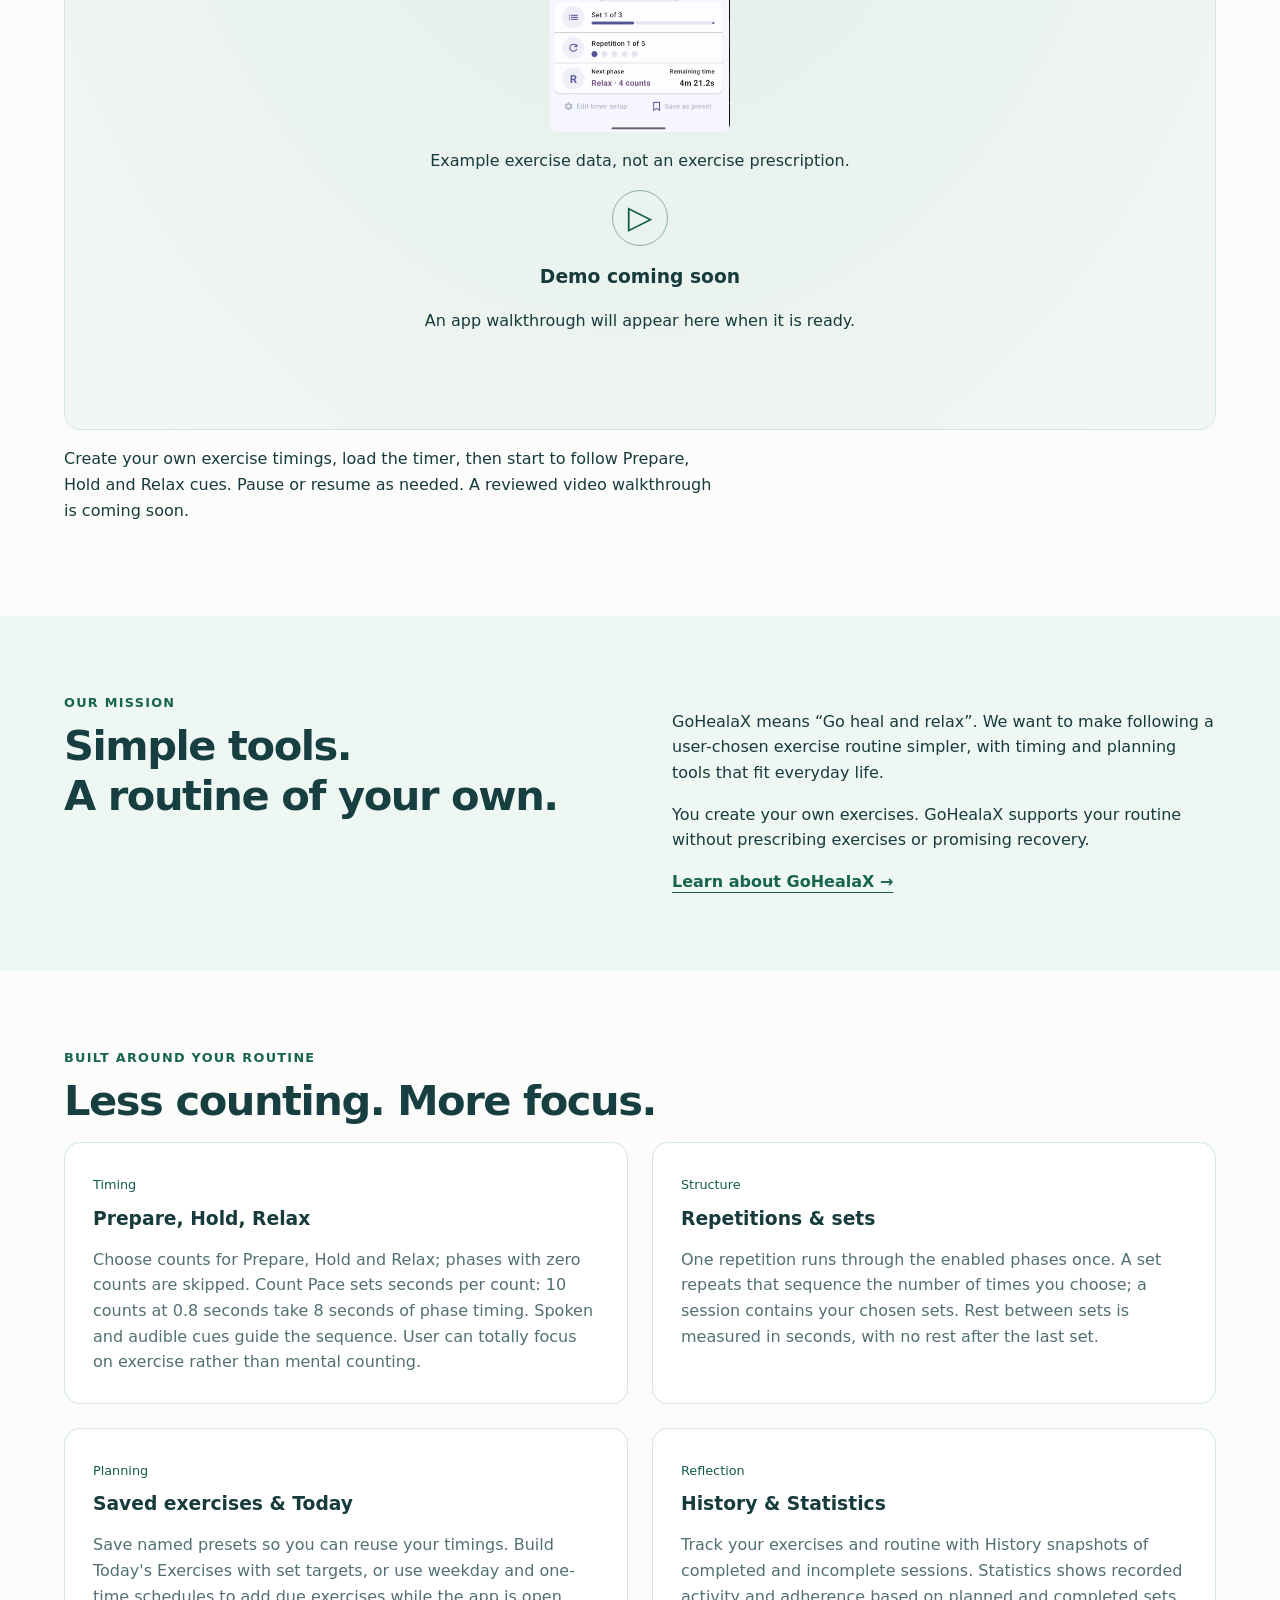
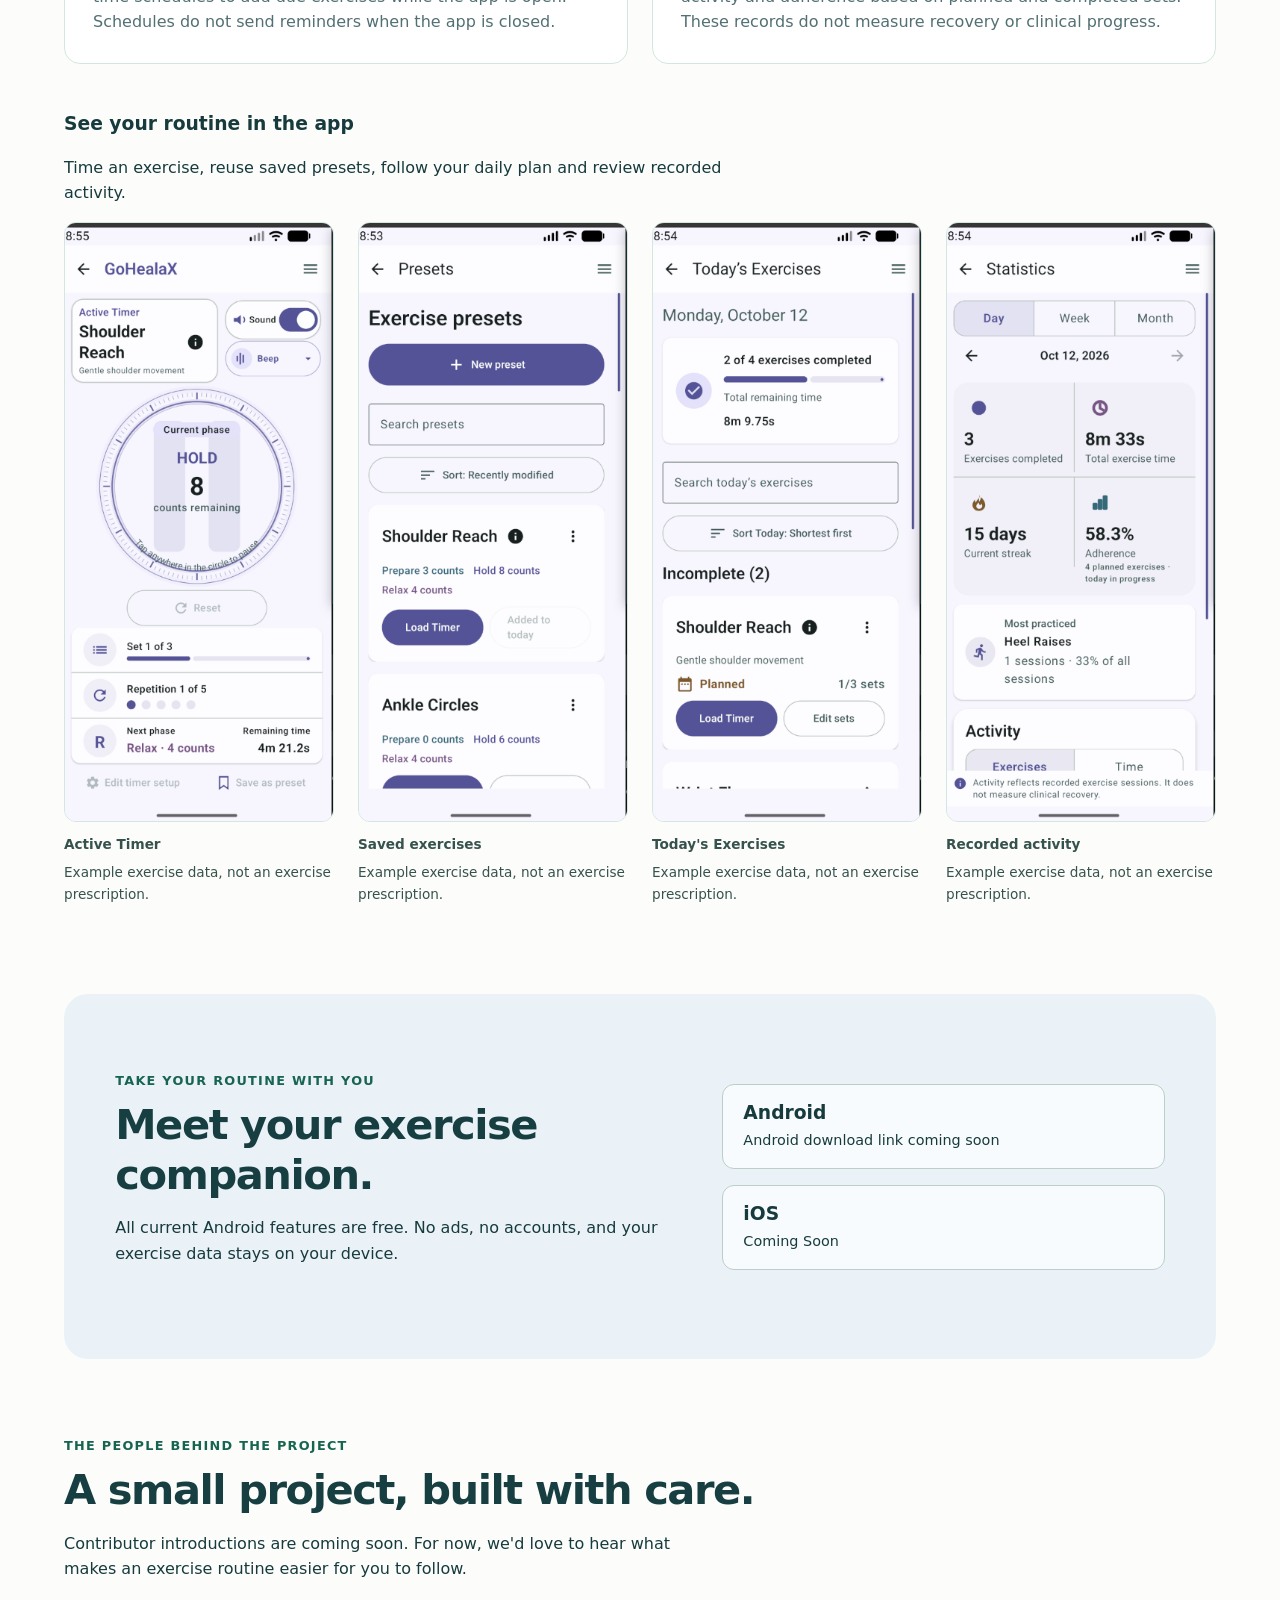
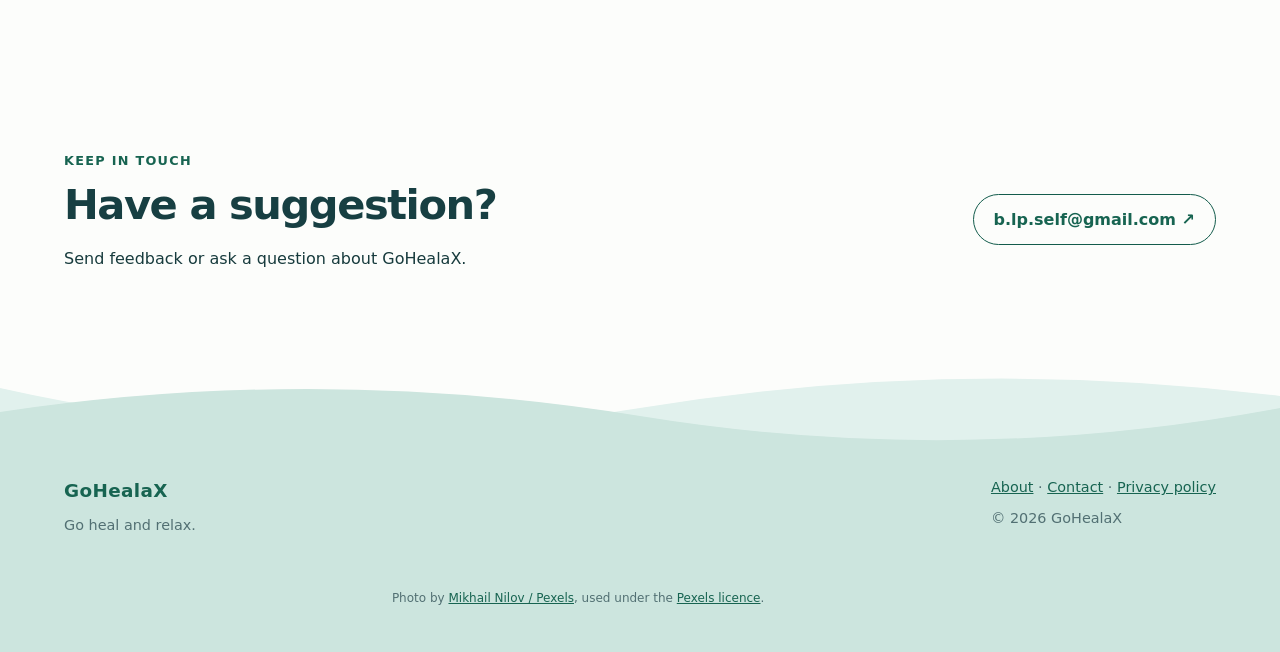
==== commit 199063bb: "feat(web): implement WEB-04 navigation, media support and legal pages - Add progressive mobile navig" ====
--- a/site/index.html
+++ b/site/index.html
@@ -12,7 +12,8 @@
   <a class="skip-link" href="#main">Skip to content</a>
   <header class="container site-header">
     <a class="brand" href="index.html#home"><span class="brand-mark" aria-hidden="true">g</span> GoHealaX</a>
-    <nav aria-label="Site navigation">
+    <button type="button" class="button navigation-toggle" data-navigation-toggle hidden aria-expanded="false" aria-controls="site-navigation">Menu</button>
+    <nav id="site-navigation" aria-label="Site navigation">
       <a href="index.html#home">Home</a>
       <a href="index.html#features">Features</a>
       <a href="index.html#demo">Demo</a>
@@ -21,6 +22,7 @@
       <a href="index.html#team">Team</a>
       <a href="index.html#contact">Contact</a>
       <a href="privacy-policy.html">Privacy</a>
+      <a href="medical-disclaimer.html">Medical disclaimer</a>
       <a class="button primary" href="index.html#download">Get the app</a>
     </nav>
   </header>
@@ -53,7 +55,8 @@
       <p class="eyebrow">A closer look</p>
       <h2 id="demo-title">Your routine, step by step.</h2>
       <p>See how to set up an exercise and follow its timer.</p>
-      <div class="demo-placeholder"><span class="demo-symbol" aria-hidden="true">▷</span><h3>Demo coming soon</h3><p>An app walkthrough will appear here when it is ready.</p></div>
+      <div class="demo-placeholder" data-media-provider="disabled" data-media-poster="assets/screenshots/running-timer-1.png" data-media-description-id="demo-description"><img class="demo-poster" src="assets/screenshots/running-timer-1.png" width="359" height="801" loading="lazy" alt="GoHealaX Hold phase preview."><p>Example exercise data, not an exercise prescription.</p><span class="demo-symbol" aria-hidden="true">▷</span><h3>Demo coming soon</h3><p>An app walkthrough will appear here when it is ready.</p></div>
+      <p id="demo-description">Create your own exercise timings, load the timer, then start to follow Prepare, Hold and Relax cues. Pause or resume as needed. A reviewed video walkthrough is coming soon.</p>
     </section>
     <section id="mission" class="mission section" aria-labelledby="mission-title">
       <div class="container mission-grid"><div><p class="eyebrow">Our mission</p><h2 id="mission-title">Simple tools.<br>A routine of your own.</h2></div><div><p>GoHealaX means “Go heal and relax”. We want to make following a user-chosen exercise routine simpler, with timing and planning tools that fit everyday life.</p><p>You create your own exercises. GoHealaX supports your routine without prescribing exercises or promising recovery.</p><a class="text-link" href="About.html">Learn about GoHealaX <span aria-hidden="true">→</span></a></div></div>
@@ -109,5 +112,7 @@
     <!-- Social edits: add links only after real destinations are supplied and verified. -->
     <p class="container photo-credit">Photo by <a href="https://www.pexels.com/photo/photo-of-a-woman-stretching-on-a-yoga-mat-7500034/">Mikhail Nilov / Pexels</a>, used under the <a href="https://www.pexels.com/license/">Pexels licence</a>.</p>
   </footer>
+  <script type="module" src="site.js"></script>
+  <script type="module" src="media.js"></script>
 </body>
 </html>
--- a/site/site.css
+++ b/site/site.css
@@ -172,3 +172,15 @@
 @media (min-width: 64rem) {
   .landing .screenshot-grid { grid-template-columns: repeat(4, minmax(0, 1fr)); }
 }
+
+/* WEB-04: hidden always wins over flex/component styles. */
+[hidden] { display: none !important; }
+button { font: inherit; cursor: pointer; background: var(--surface); }
+button:disabled { cursor: default; }
+a:focus-visible, button:focus-visible { outline: 3px solid var(--leaf-dark); outline-offset: 4px; }
+.navigation-toggle { margin-left: 1rem; }
+.landing .demo-poster { display: block; width: min(100%, 180px); height: auto; margin: 0 auto 1rem; border-radius: 0.5rem; }
+.media-player iframe, .media-player video { display: block; width: 100%; aspect-ratio: 16 / 9; border: 0; margin-top: 1rem; }
+@media (max-width: 47.999rem) {
+  .landing .site-header nav { flex-basis: 100%; }
+}
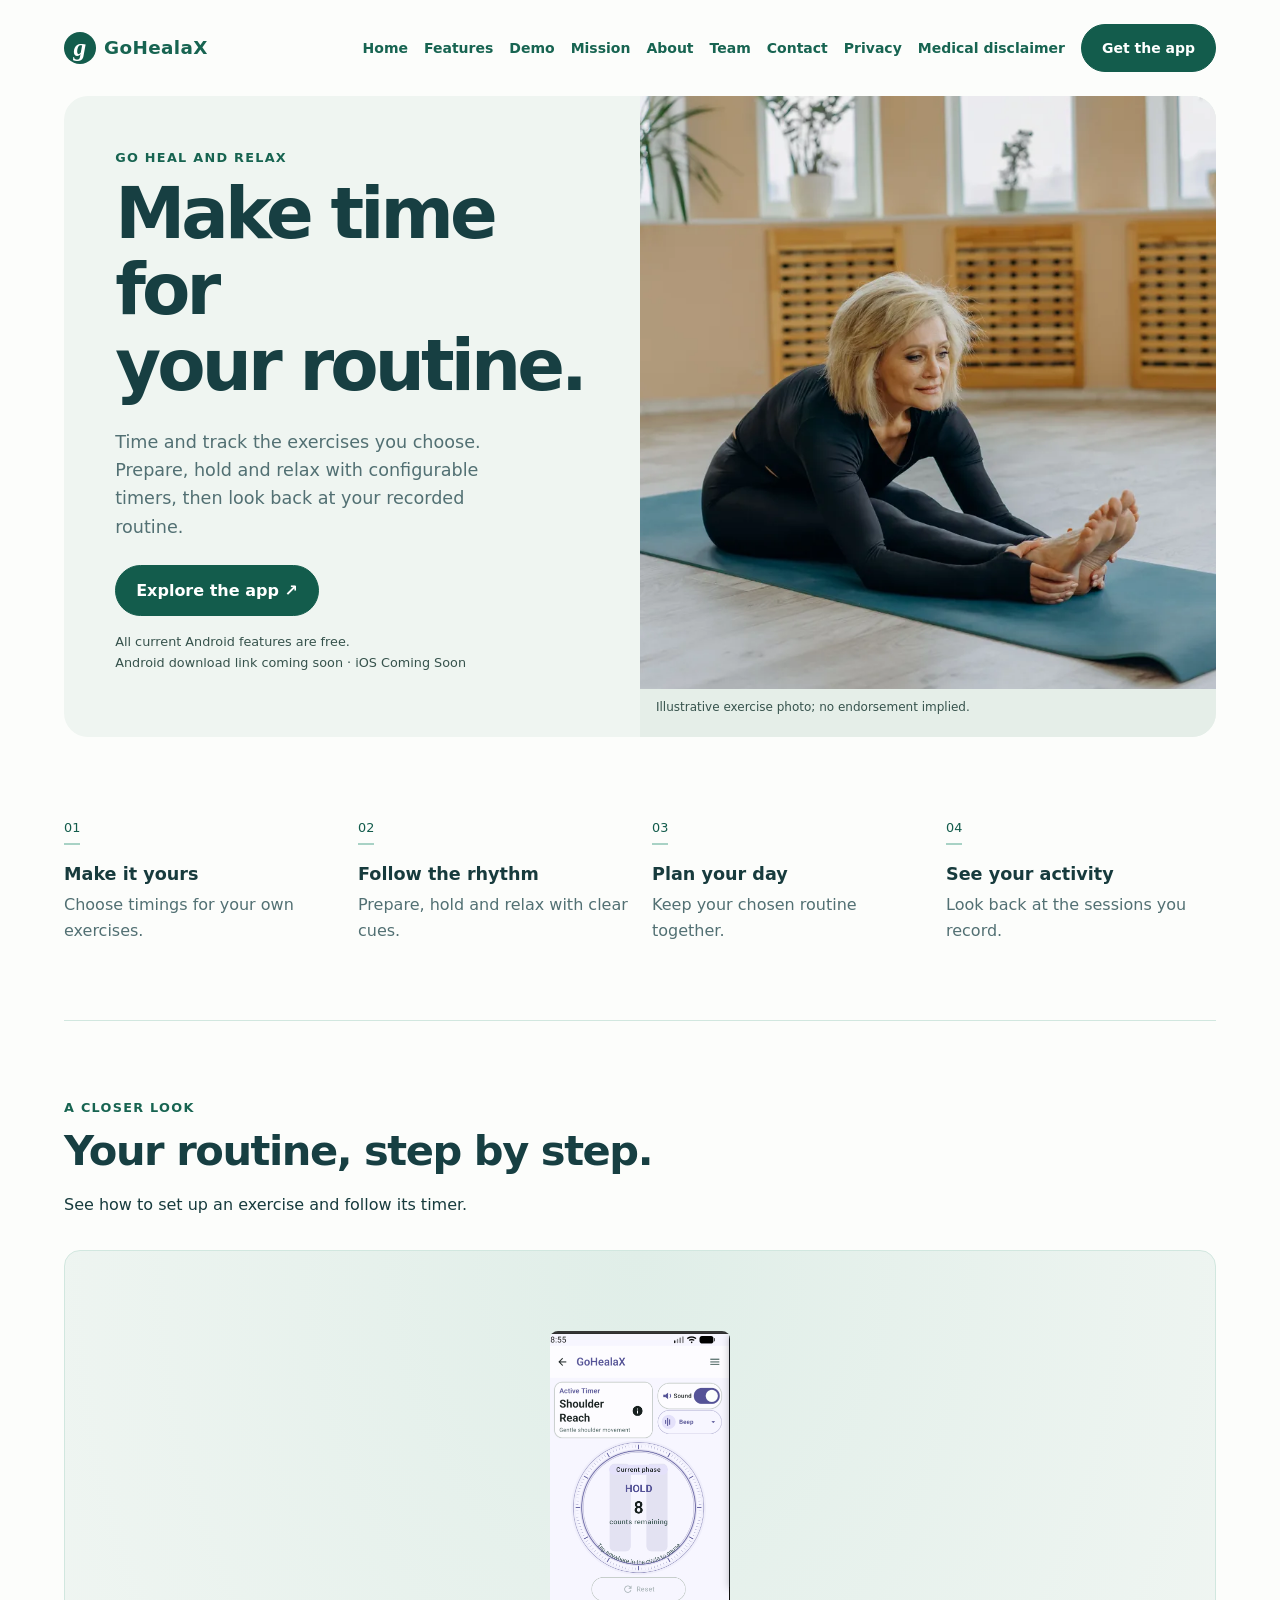
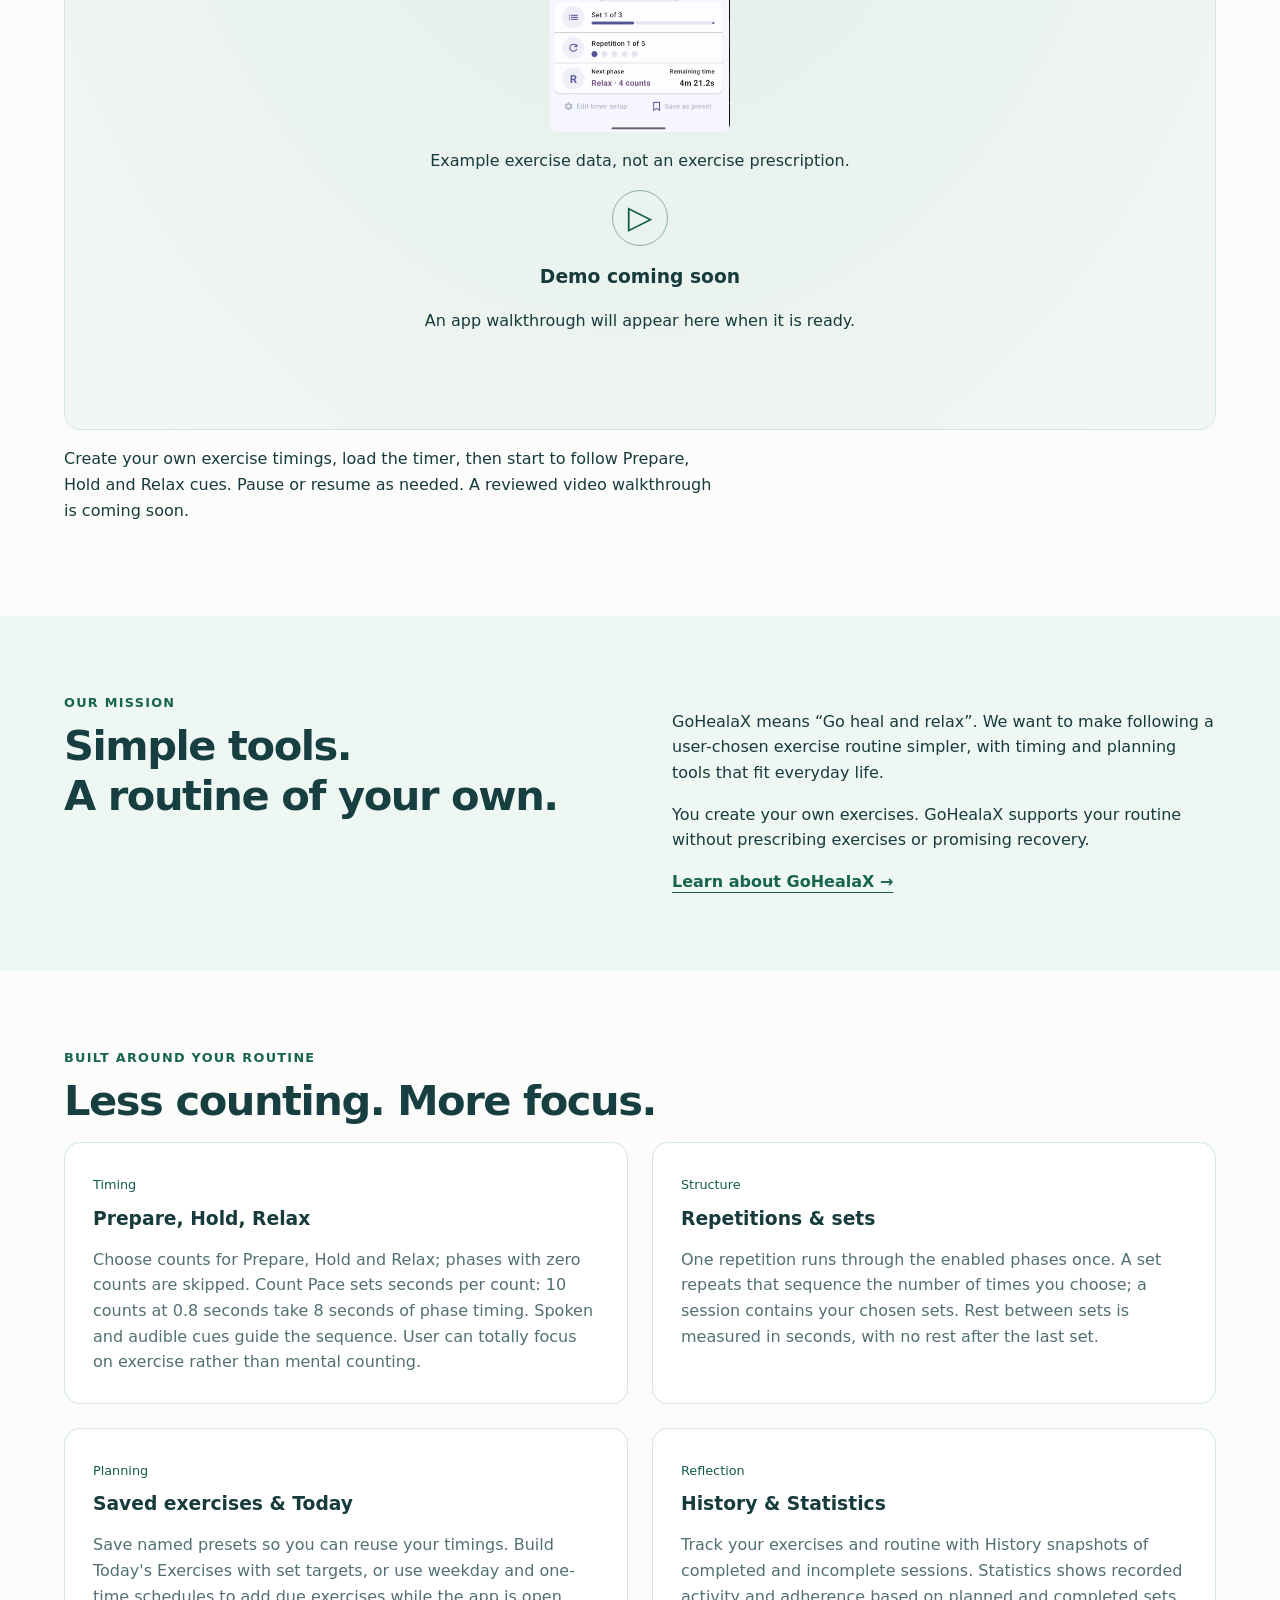
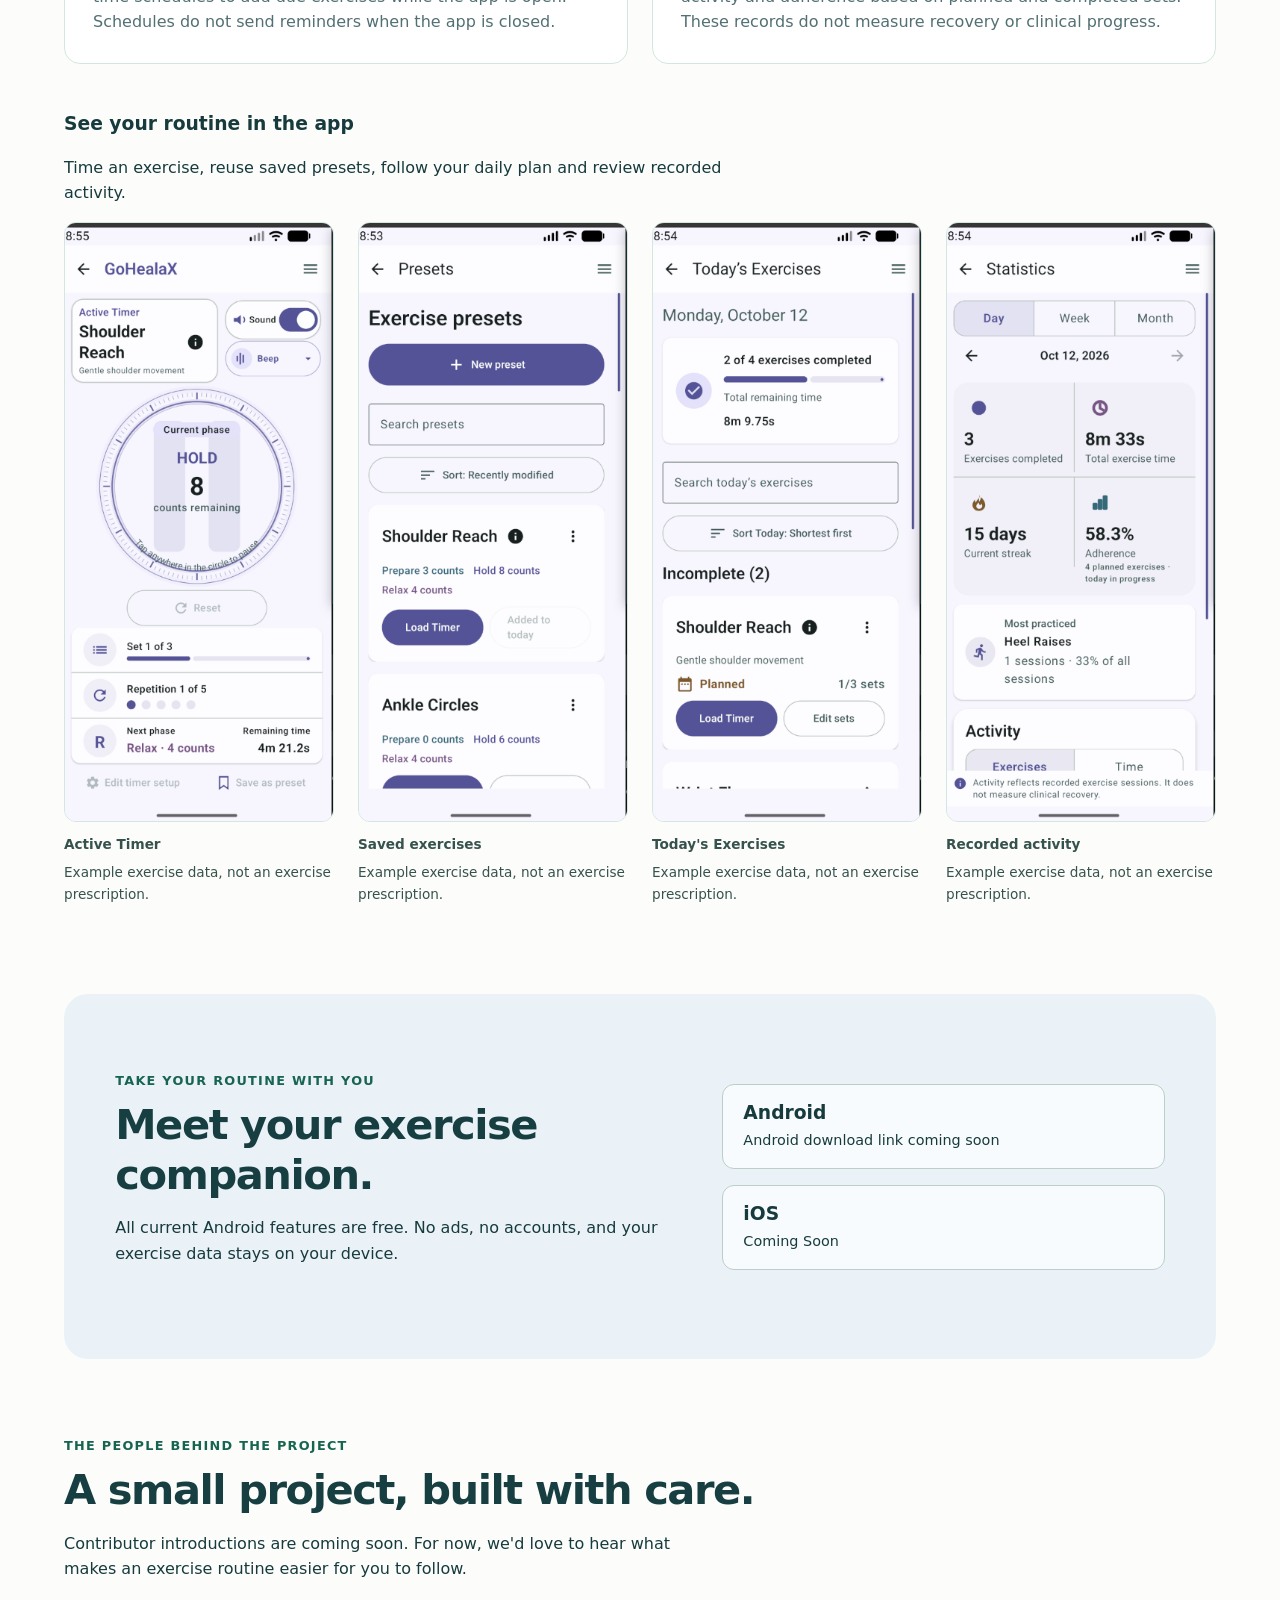
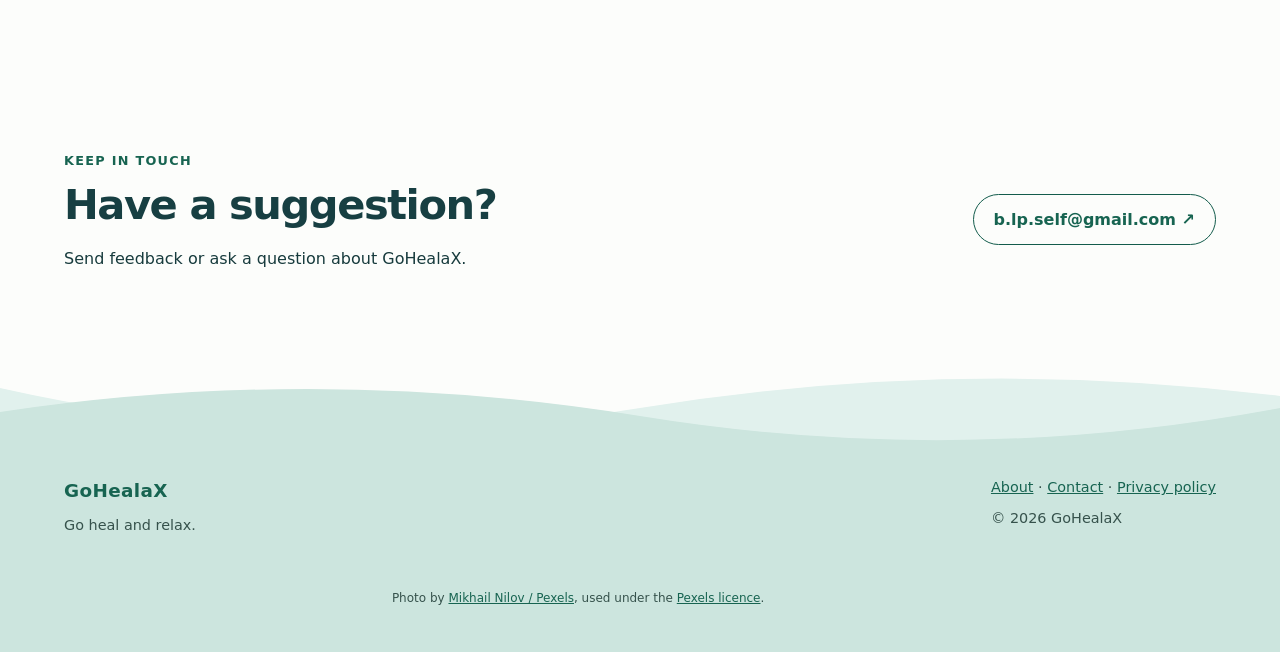
==== commit e3fada2f: "feat(web): complete WEB-05 quality and accessibility - Add canonical/social metadata, favicons, site" ====
--- a/site/index.html
+++ b/site/index.html
@@ -7,6 +7,20 @@
   <title>GoHealaX — Make time for your routine</title>
   <link rel="canonical" href="https://gohealax.com/">
   <link rel="stylesheet" href="site.css">
+  <meta property="og:type" content="website">
+  <meta property="og:site_name" content="GoHealaX">
+  <meta property="og:title" content="GoHealaX — Make time for your routine">
+  <meta property="og:description" content="GoHealaX supports your exercise routine with configurable timers, saved exercises and daily planning. All current Android features are free.">
+  <meta property="og:url" content="https://gohealax.com/">
+  <meta property="og:image" content="https://gohealax.com/assets/social.png">
+  <meta property="og:image:width" content="1200">
+  <meta property="og:image:height" content="630">
+  <meta property="og:image:alt" content="GoHealaX. Make time for your routine. Time, plan and track your exercises.">
+  <meta name="twitter:card" content="summary_large_image">
+  <meta name="twitter:image:alt" content="GoHealaX. Make time for your routine. Time, plan and track your exercises.">
+  <link rel="icon" href="assets/favicon.svg" type="image/svg+xml">
+  <link rel="icon" href="assets/favicon.png" type="image/png" sizes="32x32">
+  <link rel="apple-touch-icon" href="assets/apple-touch-icon.png" sizes="180x180">
 </head>
 <body class="landing">
   <a class="skip-link" href="#main">Skip to content</a>
--- a/site/site.css
+++ b/site/site.css
@@ -13,7 +13,7 @@
 * { box-sizing: border-box; }
 
 body {
-  min-width: 320px;
+  overflow-wrap: anywhere;
   margin: 0;
   color: var(--ink);
   background: linear-gradient(145deg, var(--sky), var(--mist) 55%, #f9fcf8);
@@ -93,7 +93,7 @@
 .landing .section { padding-block: clamp(2.5rem, 6vw, 5rem); }
 .landing section { scroll-margin-top: 1rem; }
 .visually-hidden, .skip-link:not(:focus) { position: absolute; width: 1px; height: 1px; padding: 0; overflow: hidden; clip-path: inset(50%); white-space: nowrap; }
-.skip-link:focus { position: absolute; z-index: 10; left: 1rem; top: 1rem; padding: 1rem; background: white; }
+.skip-link:focus { clip-path: none; width: auto; height: auto; white-space: normal; position: absolute; z-index: 10; left: 1rem; top: 1rem; padding: 1rem; background: white; }
 
 /* Layout */
 .landing .site-header { padding-block: 1.5rem; display: flex; flex-wrap: wrap; align-items: center; gap: 1rem 2rem; }
@@ -137,7 +137,7 @@
 .landing .platform { border: 1px solid #bbcec9; border-radius: 0.75rem; padding: 1rem 1.25rem; background: #ffffffb3; }
 .landing .platform h3, .landing .platform p { margin: 0; }
 .landing .platform p { margin-top: 0.25rem; font-size: 0.9rem; }
-.landing-footer { padding: 0 0 2rem; background: #cce5de; }
+.landing-footer { padding: 0 0 2rem; color: #36524c; background: #cce5de; }
 .landing .footer-wave { display: block; width: 100%; height: 5rem; background: #fcfdfb; }
 .landing .footer-content { padding-block: 2rem; display: flex; flex-wrap: wrap; justify-content: space-between; gap: 1rem 3rem; }
 .landing .footer-content p { margin-block: 0.5rem; }
@@ -184,3 +184,14 @@
 @media (max-width: 47.999rem) {
   .landing .site-header nav { flex-basis: 100%; }
 }
+
+/* WEB-05: reflow and focus remain readable on every page at enlarged text sizes. */
+.shell, .hero-copy, .mission-grid > *, .download > * { min-width: 0; }
+a, button { touch-action: manipulation; }
+nav a { min-height: 44px; display: inline-flex; align-items: center; }
+@media (prefers-reduced-motion: reduce) {
+  *, *::before, *::after { scroll-behavior: auto !important; animation: none !important; transition: none !important; }
+}
+@media (forced-colors: active) {
+  a:focus-visible, button:focus-visible { outline-color: Highlight; }
+}
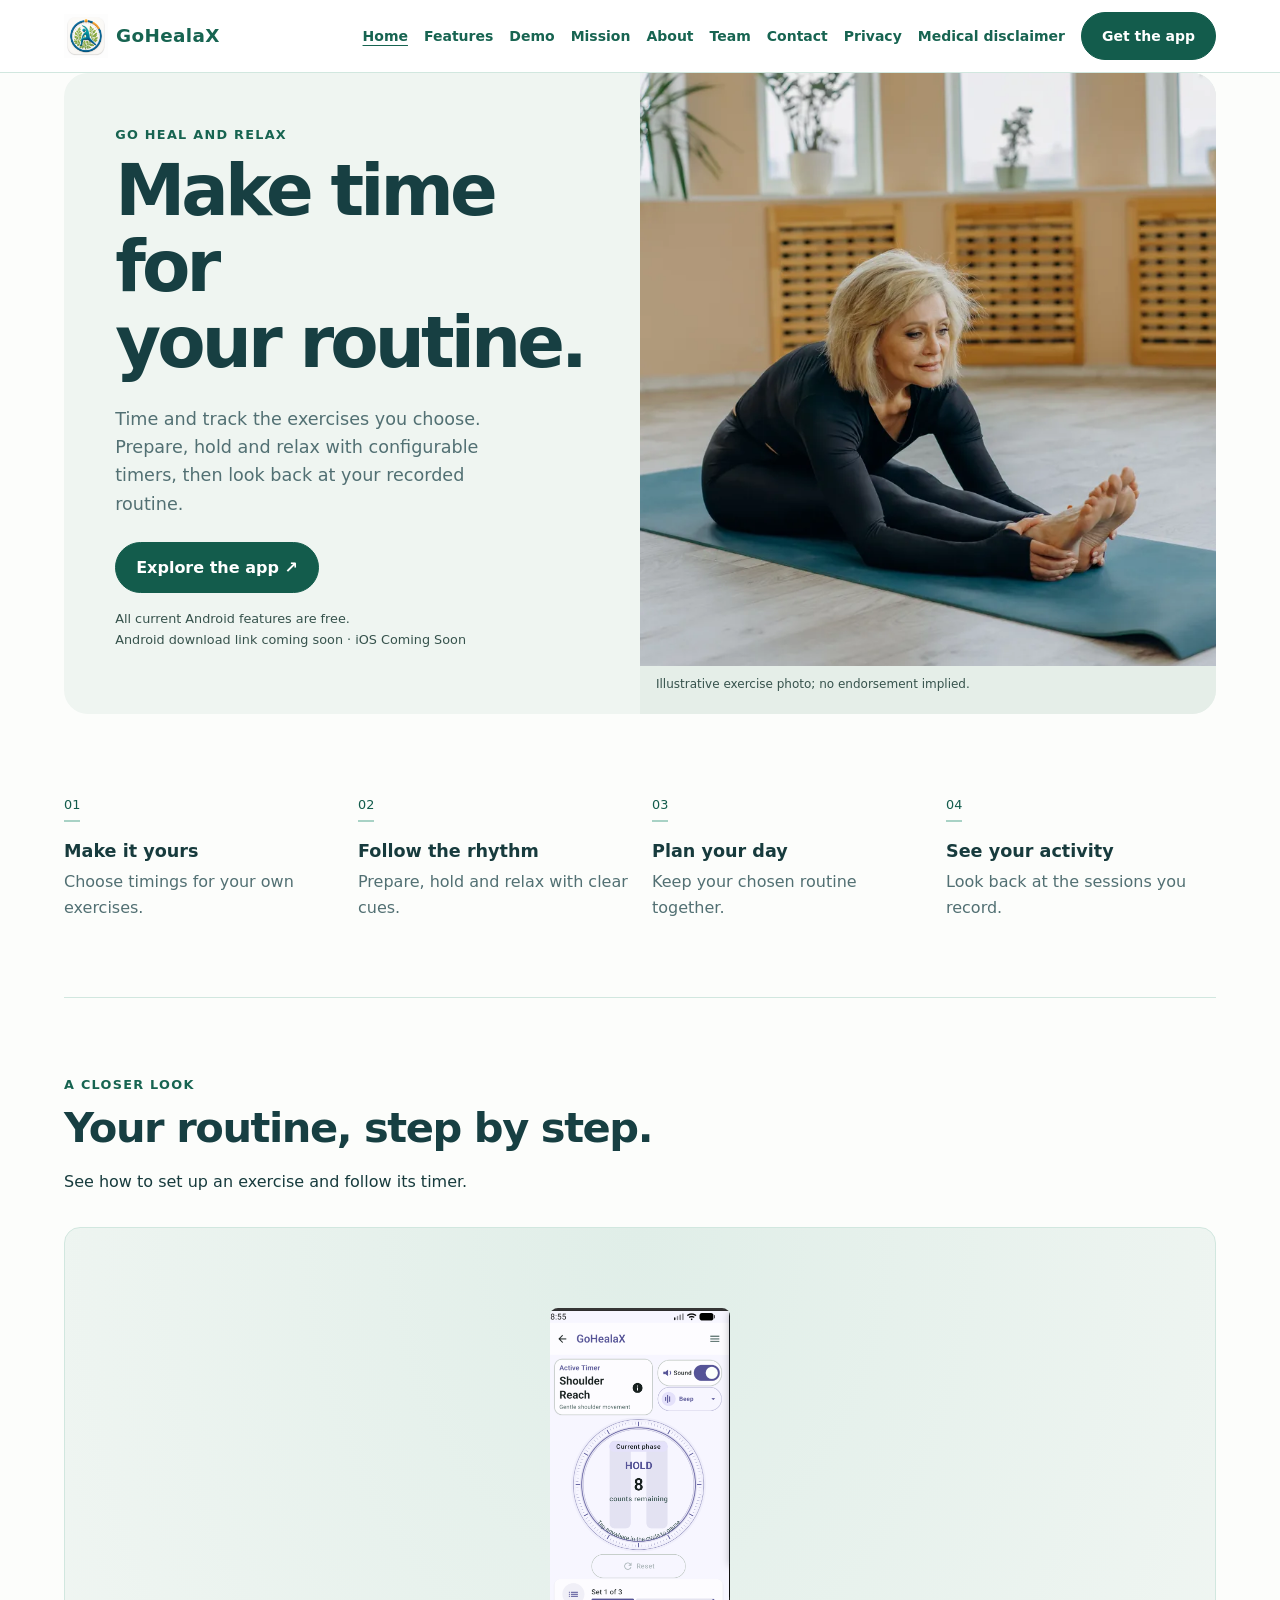
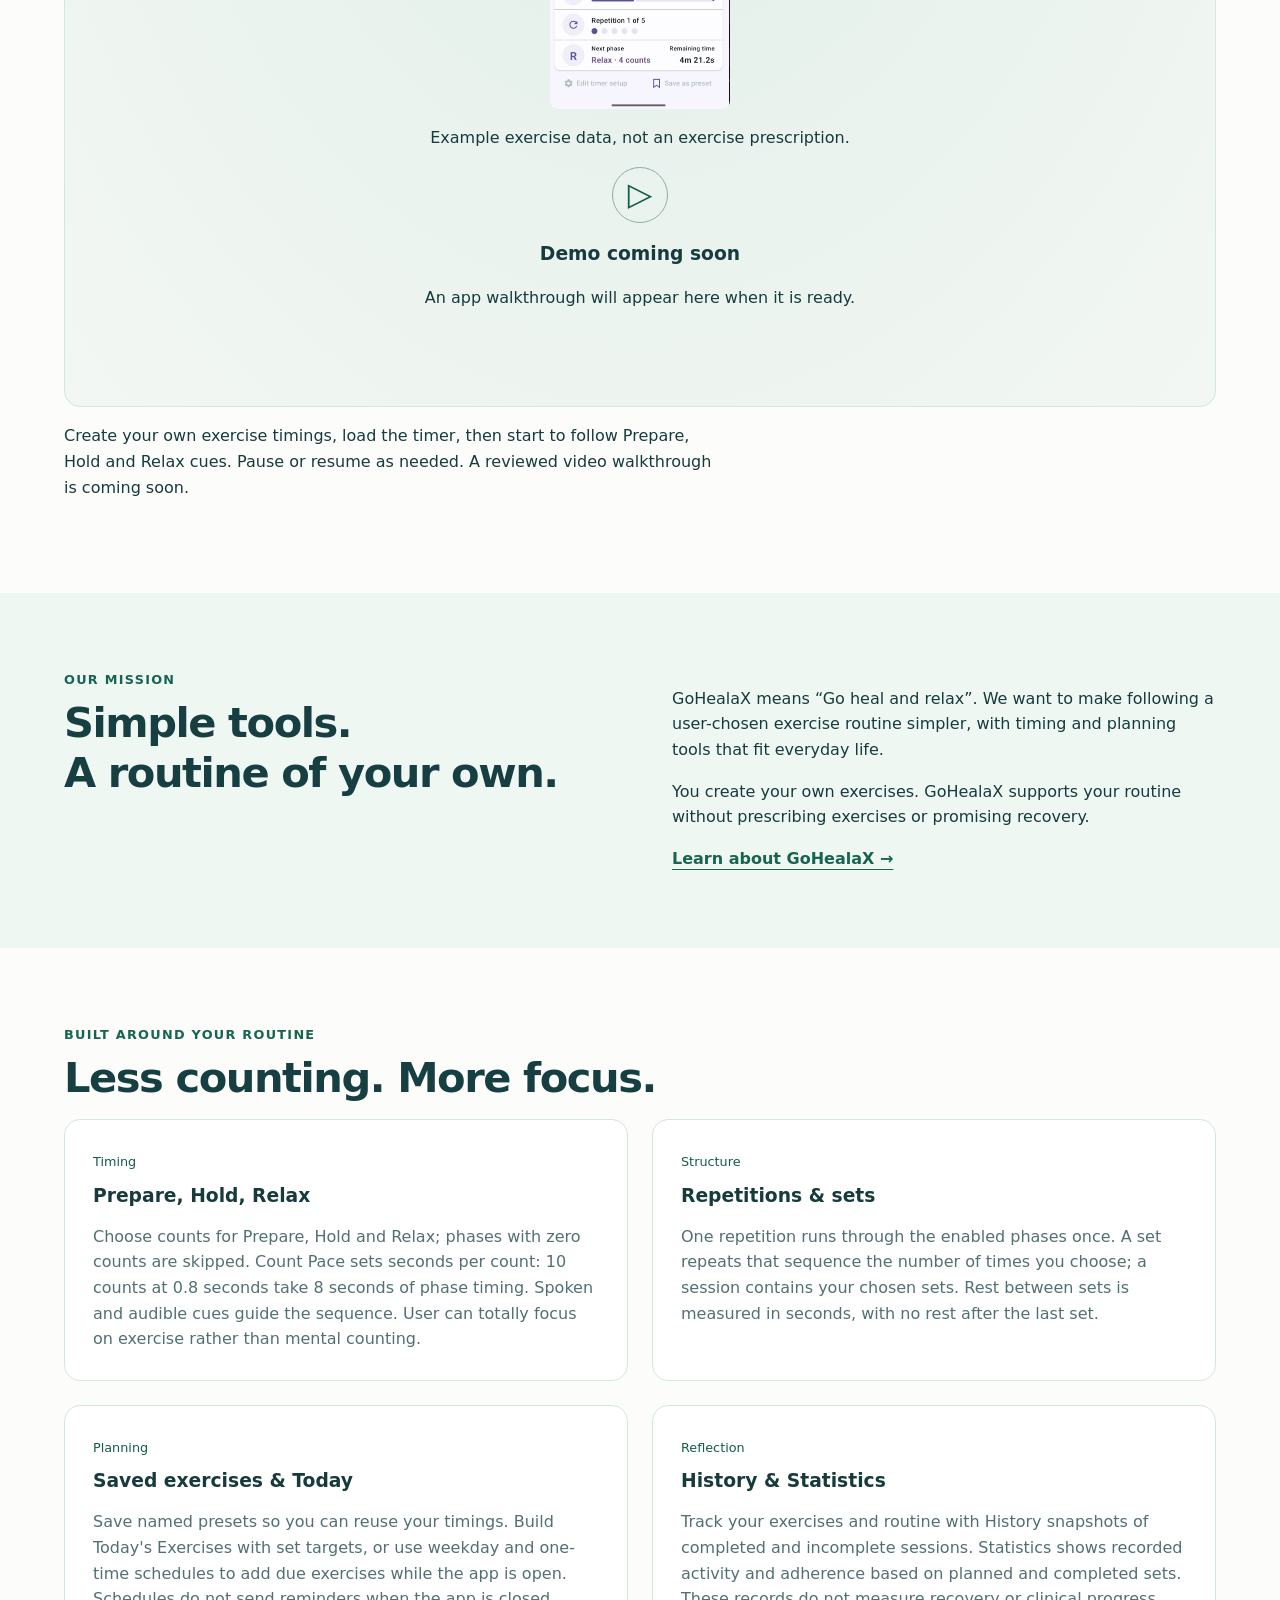
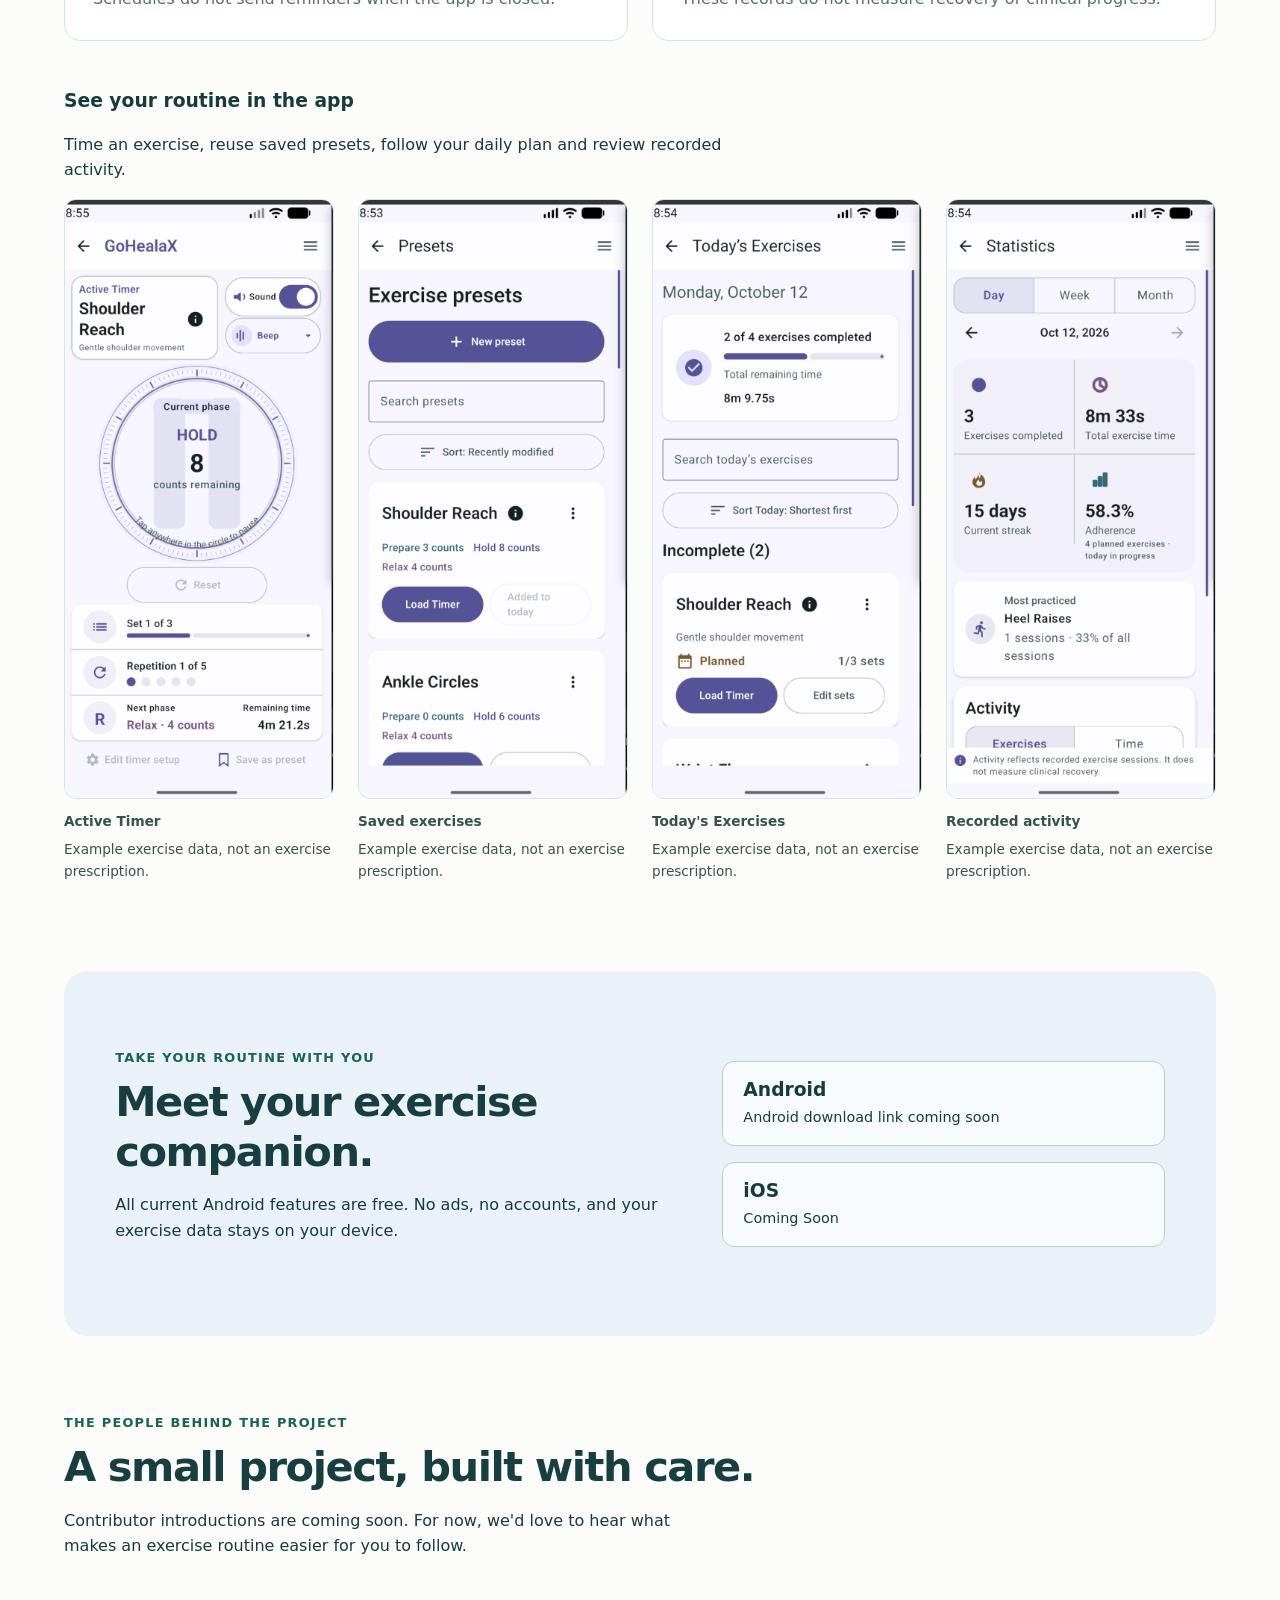
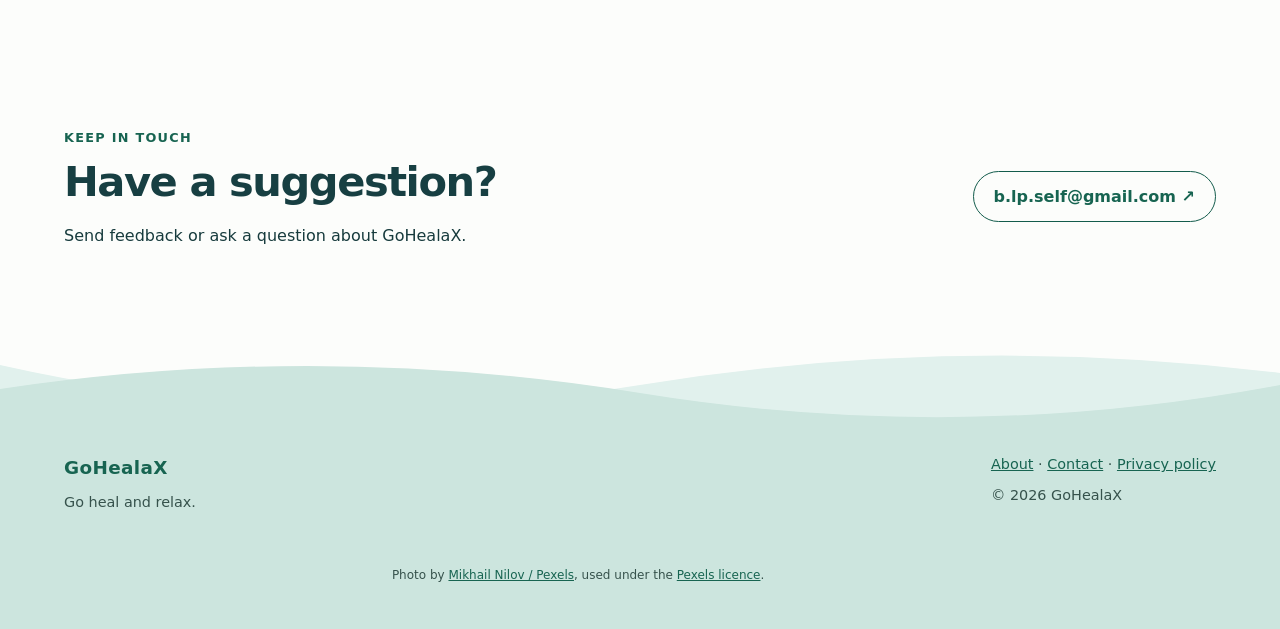
==== commit 7bf293f6: "feat(web): complete WEB-06 release preparation - Add deterministic export, package validation and ro" ====
--- a/site/index.html
+++ b/site/index.html
@@ -24,11 +24,11 @@
 </head>
 <body class="landing">
   <a class="skip-link" href="#main">Skip to content</a>
-  <header class="container site-header">
-    <a class="brand" href="index.html#home"><span class="brand-mark" aria-hidden="true">g</span> GoHealaX</a>
+  <header class="site-header">
+    <a class="brand" href="index.html#home" aria-label="GoHealaX home"><img class="brand-logo" src="assets/project-logo.png" alt="" width="1254" height="1254" loading="eager"> GoHealaX</a>
     <button type="button" class="button navigation-toggle" data-navigation-toggle hidden aria-expanded="false" aria-controls="site-navigation">Menu</button>
     <nav id="site-navigation" aria-label="Site navigation">
-      <a href="index.html#home">Home</a>
+      <a href="index.html#home" aria-current="page">Home</a>
       <a href="index.html#features">Features</a>
       <a href="index.html#demo">Demo</a>
       <a href="index.html#mission">Mission</a>
--- a/site/site.css
+++ b/site/site.css
@@ -1,5 +1,6 @@
 :root {
   color-scheme: light;
+  --accent: #135c4c;
   --ink: #173b3d;
   --muted: #527073;
   --surface: #ffffff;
@@ -91,15 +92,15 @@
 .landing h3 { line-height: 1.3; }
 .landing .eyebrow { letter-spacing: 0.1em; }
 .landing .section { padding-block: clamp(2.5rem, 6vw, 5rem); }
-.landing section { scroll-margin-top: 1rem; }
+html { scroll-padding-top: calc(var(--header-height, min(24rem, 50svh)) + 1rem); }
 .visually-hidden, .skip-link:not(:focus) { position: absolute; width: 1px; height: 1px; padding: 0; overflow: hidden; clip-path: inset(50%); white-space: nowrap; }
-.skip-link:focus { clip-path: none; width: auto; height: auto; white-space: normal; position: absolute; z-index: 10; left: 1rem; top: 1rem; padding: 1rem; background: white; }
+.skip-link:focus { clip-path: none; width: auto; height: auto; white-space: normal; position: fixed; z-index: 30; left: 1rem; top: 1rem; padding: 1rem; background: white; }
 
 /* Layout */
-.landing .site-header { padding-block: 1.5rem; display: flex; flex-wrap: wrap; align-items: center; gap: 1rem 2rem; }
-.landing nav { gap: 0.7rem 1rem; align-items: center; margin: 0; }
-.landing nav a { font-size: 0.875rem; text-decoration: none; font-weight: 650; }
-.landing nav a:hover { text-decoration: underline; }
+.site-header { padding-block: 1.5rem; display: flex; flex-wrap: wrap; align-items: center; gap: 1rem 2rem; }
+.site-header nav { gap: 0.7rem 1rem; align-items: center; margin: 0; }
+.site-header nav a { font-size: 0.875rem; text-decoration: none; font-weight: 650; }
+.site-header nav a:hover { text-decoration: underline; }
 .landing main { margin: 0; padding: 0; border: 0; border-radius: 0; background: transparent; box-shadow: none; }
 .landing .hero { display: grid; background: #eff5f1; border-radius: 1.5rem; overflow: hidden; }
 .landing .hero-copy { padding: clamp(1.5rem, 4vw, 3.5rem); align-self: center; }
@@ -117,11 +118,11 @@
 .landing .contact { display: flex; flex-wrap: wrap; gap: 1rem 3rem; align-items: center; justify-content: space-between; }
 
 /* Components */
-.landing .brand { display: inline-flex; align-items: center; gap: 0.5rem; }
-.landing .brand-mark { display: inline-grid; place-items: center; width: 2rem; height: 2rem; border-radius: 50%; background: var(--accent); color: white; font-family: Georgia, serif; font-size: 1.6rem; font-style: italic; line-height: 1; }
-.landing .button { padding: 0.75rem 1.25rem; border-color: var(--accent); }
-.landing .primary { background: var(--accent); color: white; }
-.landing .primary:hover, .landing .primary:focus-visible { background: #0c483b; }
+.landing .brand, .site-header .brand { display: inline-flex; align-items: center; gap: 0.5rem; }
+.site-header .brand-logo { display: block; width: 2.75rem; height: 2.75rem; object-fit: contain; flex-shrink: 0; }
+.landing .button, .site-header .button { padding: 0.75rem 1.25rem; border-color: var(--accent); }
+.landing .primary, .site-header .primary { background: var(--accent); color: white; }
+.landing .primary:hover, .landing .primary:focus-visible, .site-header .primary:hover, .site-header .primary:focus-visible { background: #0c483b; }
 .landing .availability { font-size: 0.8rem; color: #36524c; margin-top: 1rem; }
 .landing .step { display: inline-block; color: var(--accent); font-size: 0.8rem; border-bottom: 2px solid #a8d2c5; padding-bottom: 0.3rem; }
 .landing .demo-placeholder { margin-top: 2rem; padding: clamp(2rem, 8vw, 5rem) 1.5rem; text-align: center; border: 1px solid var(--line); border-radius: 1rem; background: radial-gradient(ellipse at top, #e0eee8, #f3f7f4); }
@@ -153,7 +154,7 @@
   .landing .platforms { grid-template-columns: 1fr 1fr; }
 }
 @media (min-width: 64rem) {
-  .landing .site-header { justify-content: space-between; }
+  .site-header { justify-content: space-between; }
   .landing .benefit-grid { grid-template-columns: repeat(4, minmax(0, 1fr)); }
   .landing .download { grid-template-columns: 1.3fr 1fr; align-items: center; }
   .landing .platforms { grid-template-columns: 1fr; }
@@ -182,7 +183,7 @@
 .landing .demo-poster { display: block; width: min(100%, 180px); height: auto; margin: 0 auto 1rem; border-radius: 0.5rem; }
 .media-player iframe, .media-player video { display: block; width: 100%; aspect-ratio: 16 / 9; border: 0; margin-top: 1rem; }
 @media (max-width: 47.999rem) {
-  .landing .site-header nav { flex-basis: 100%; }
+  .site-header nav { flex-basis: 100%; }
 }
 
 /* WEB-05: reflow and focus remain readable on every page at enlarged text sizes. */
@@ -195,3 +196,17 @@
 @media (forced-colors: active) {
   a:focus-visible, button:focus-visible { outline-color: Highlight; }
 }
+
+/* Shared persistent header: legal content retains its readable narrow column. */
+.site-header {
+  position: sticky;
+  top: 0;
+  z-index: 20;
+  width: 100%;
+  padding: 0.75rem max(1rem, calc((100% - 72rem) / 2));
+  background: var(--surface);
+  border-bottom: 1px solid var(--line);
+  max-height: min(24rem, 50svh);
+  overflow-y: auto;
+}
+.site-header nav a[aria-current="page"] { text-decoration: underline; text-underline-offset: 0.3em; }
